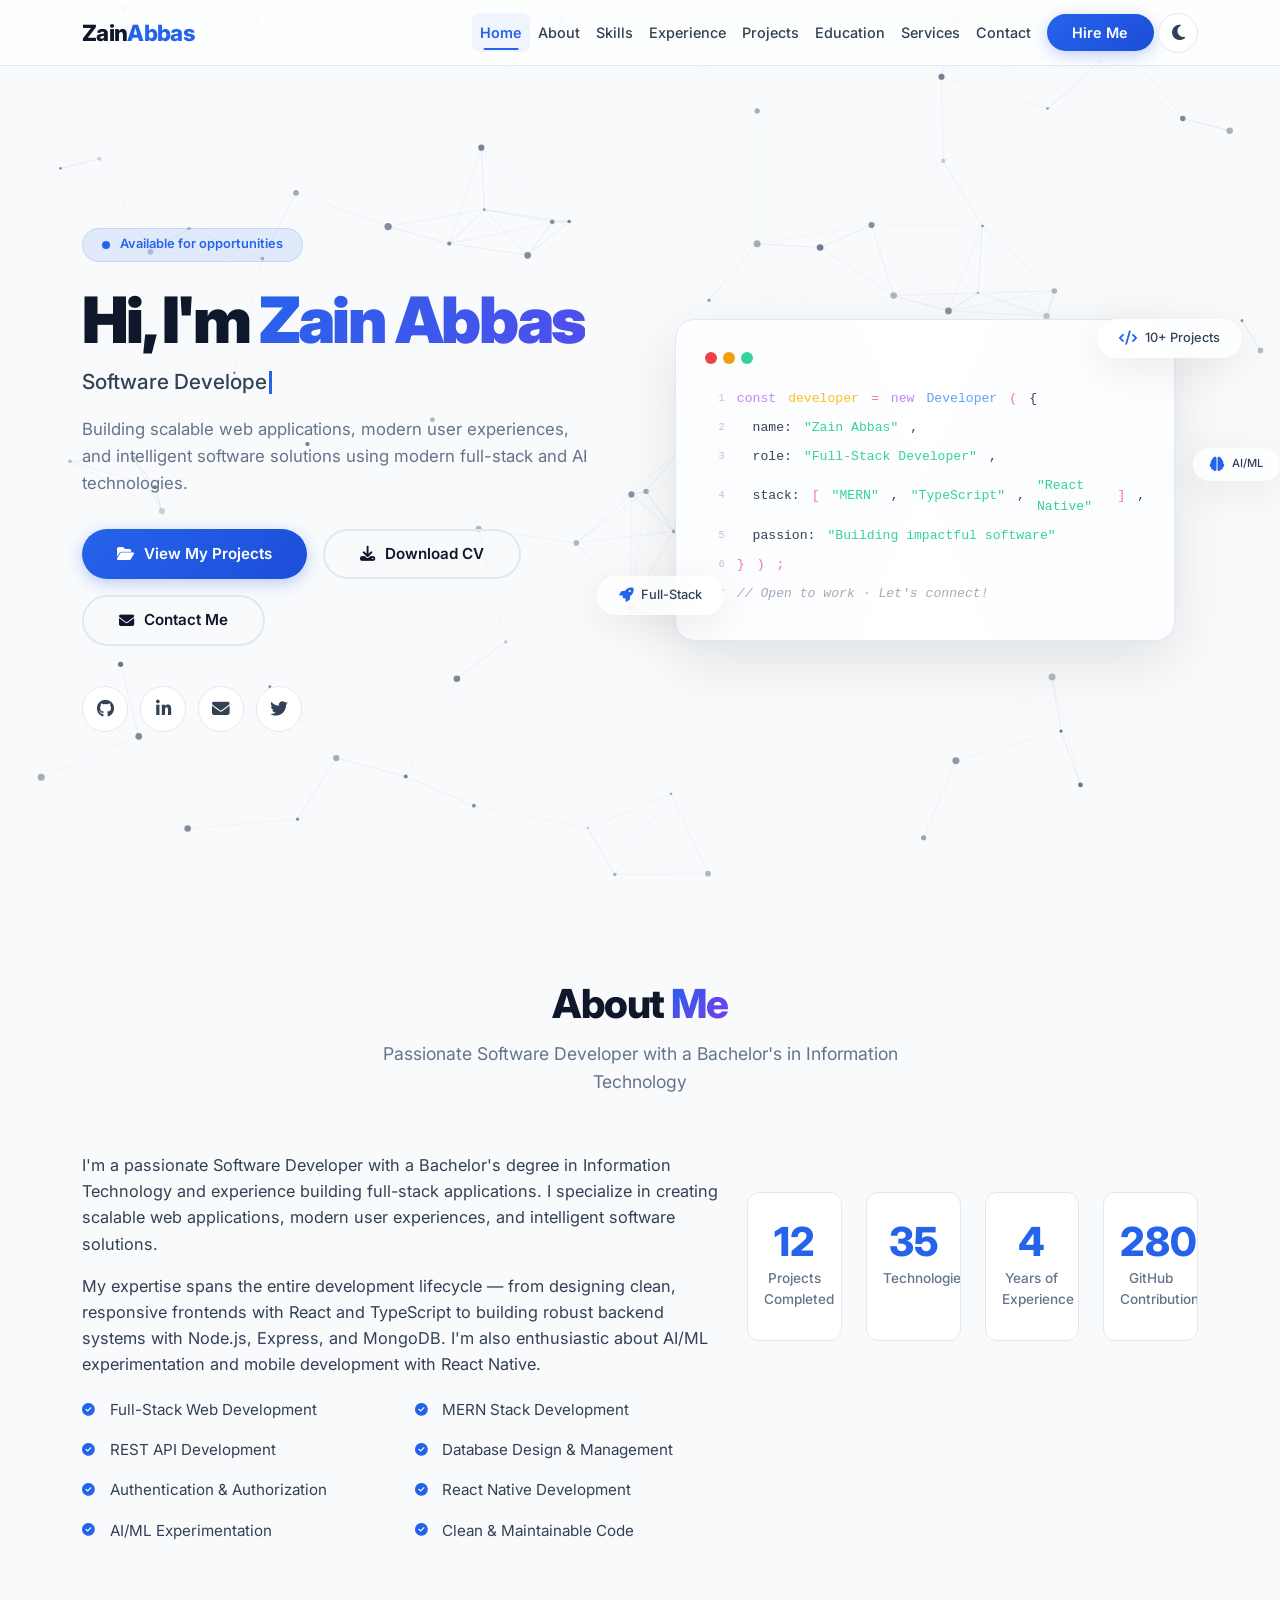
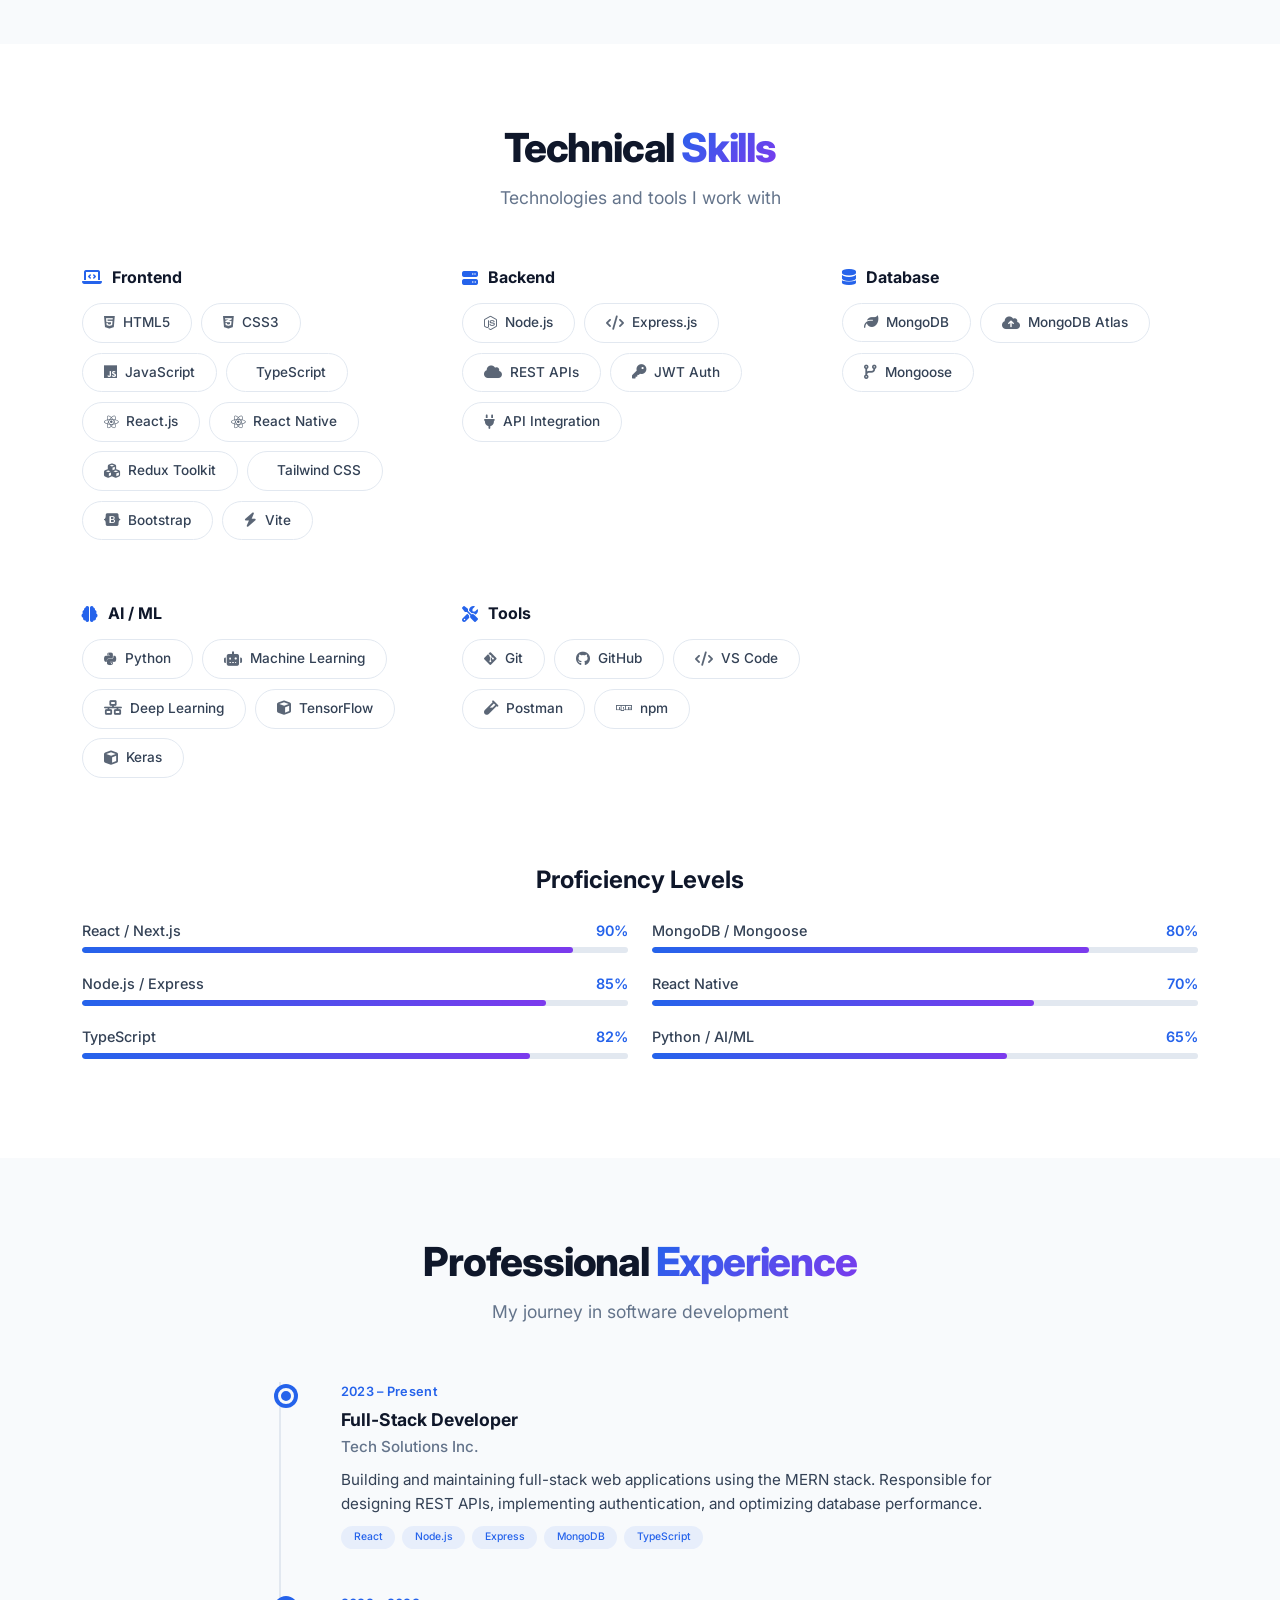
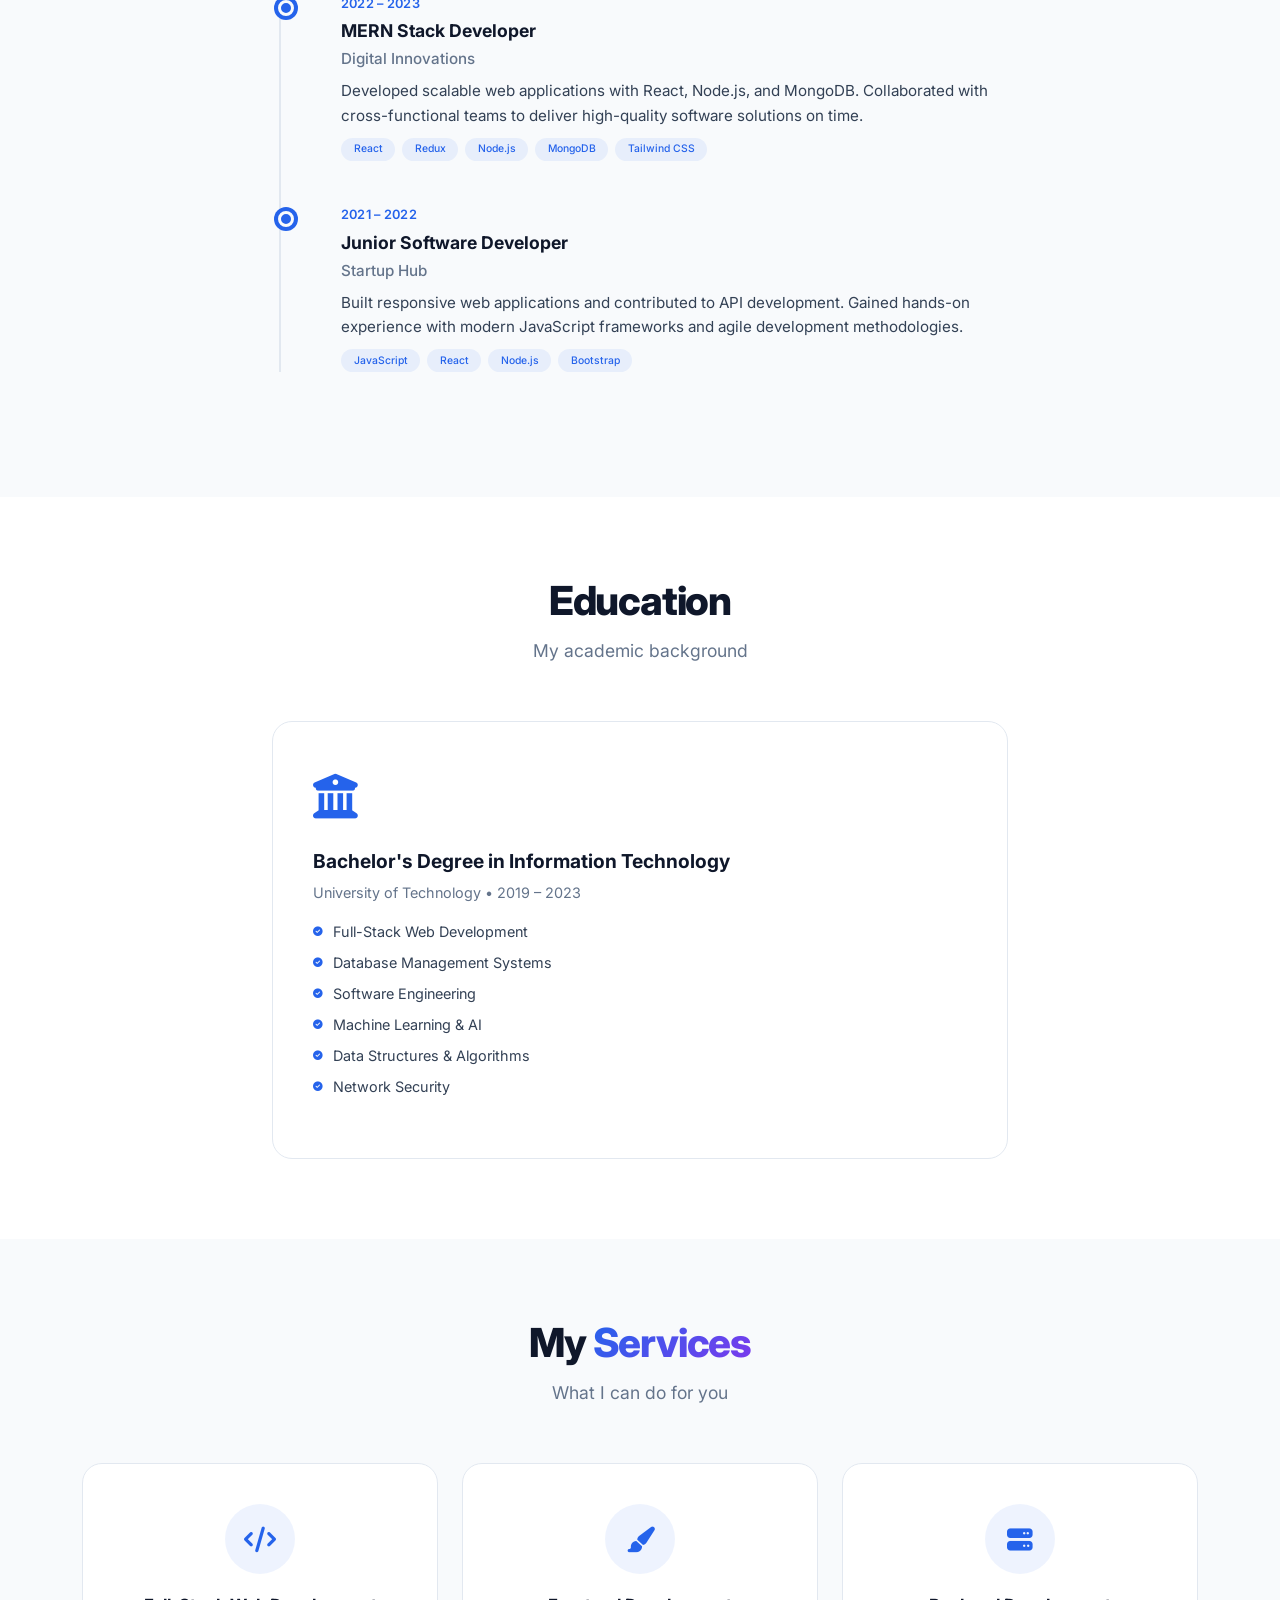
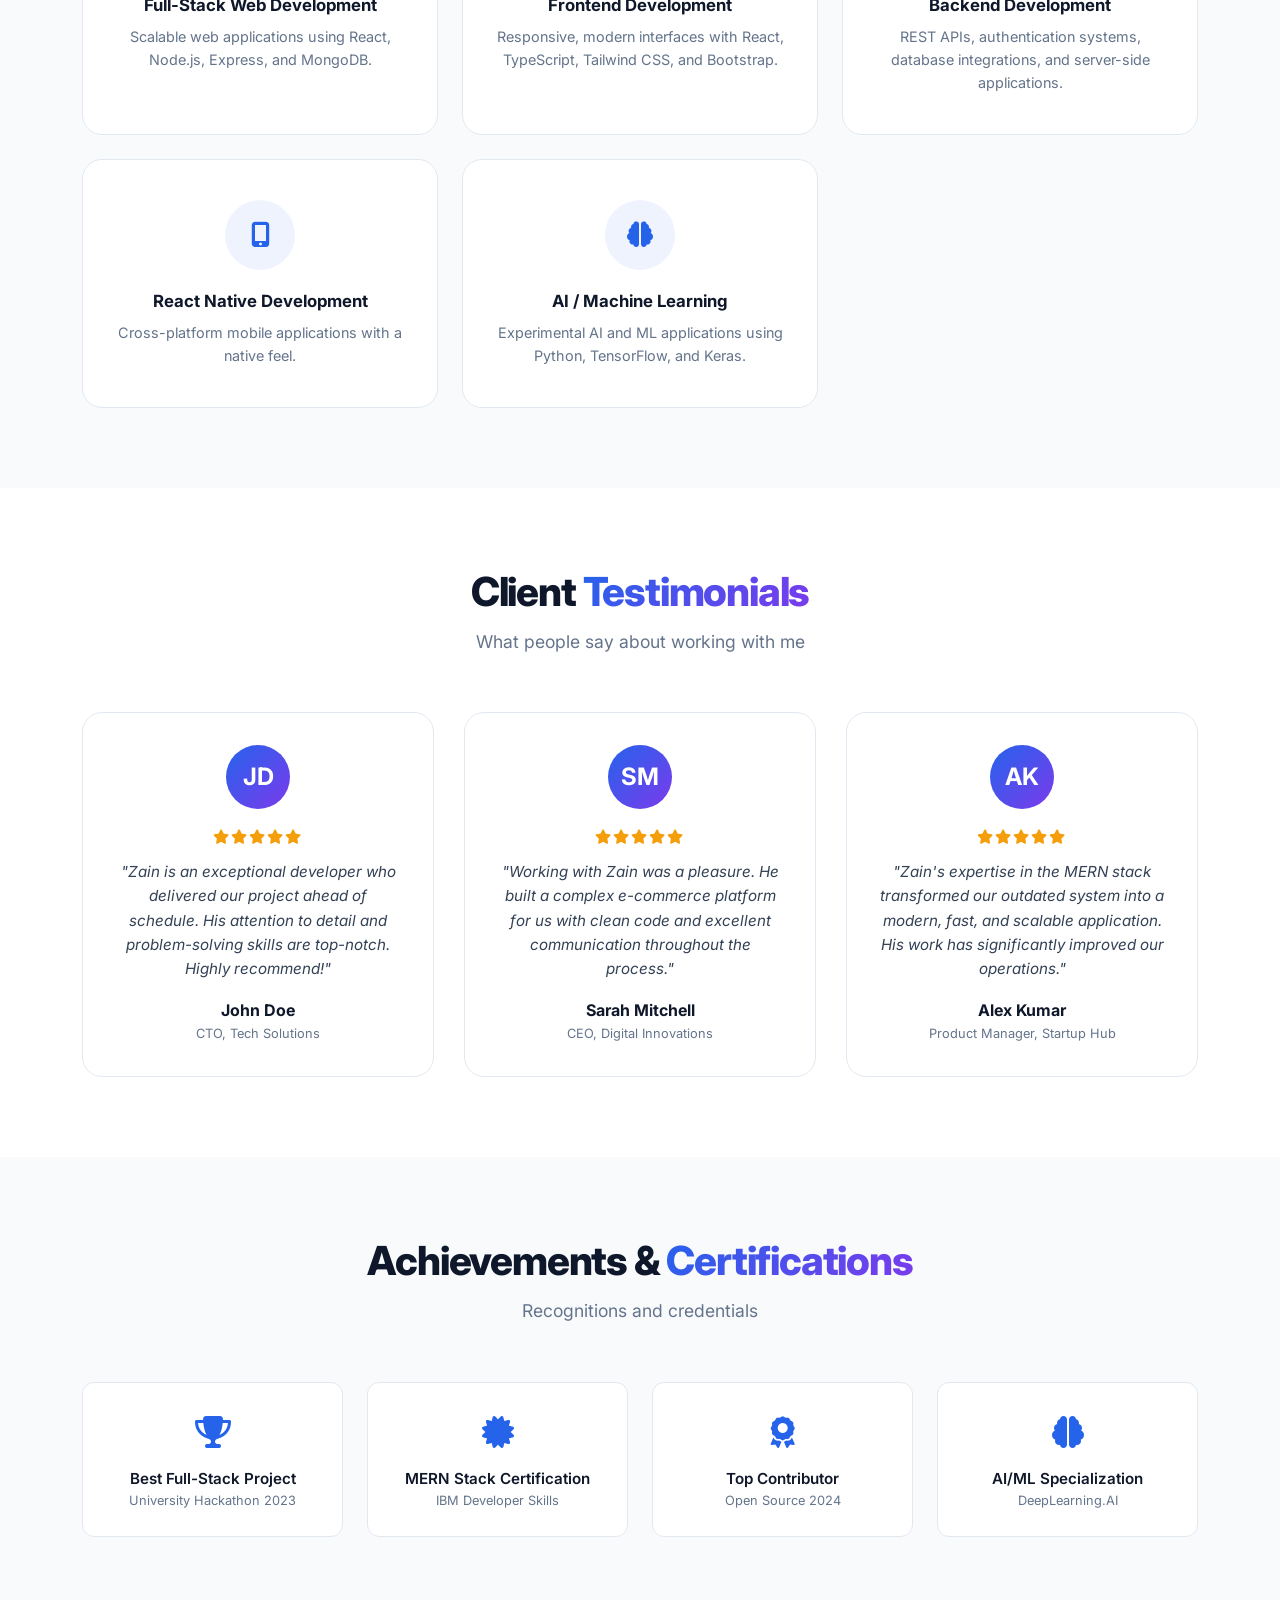
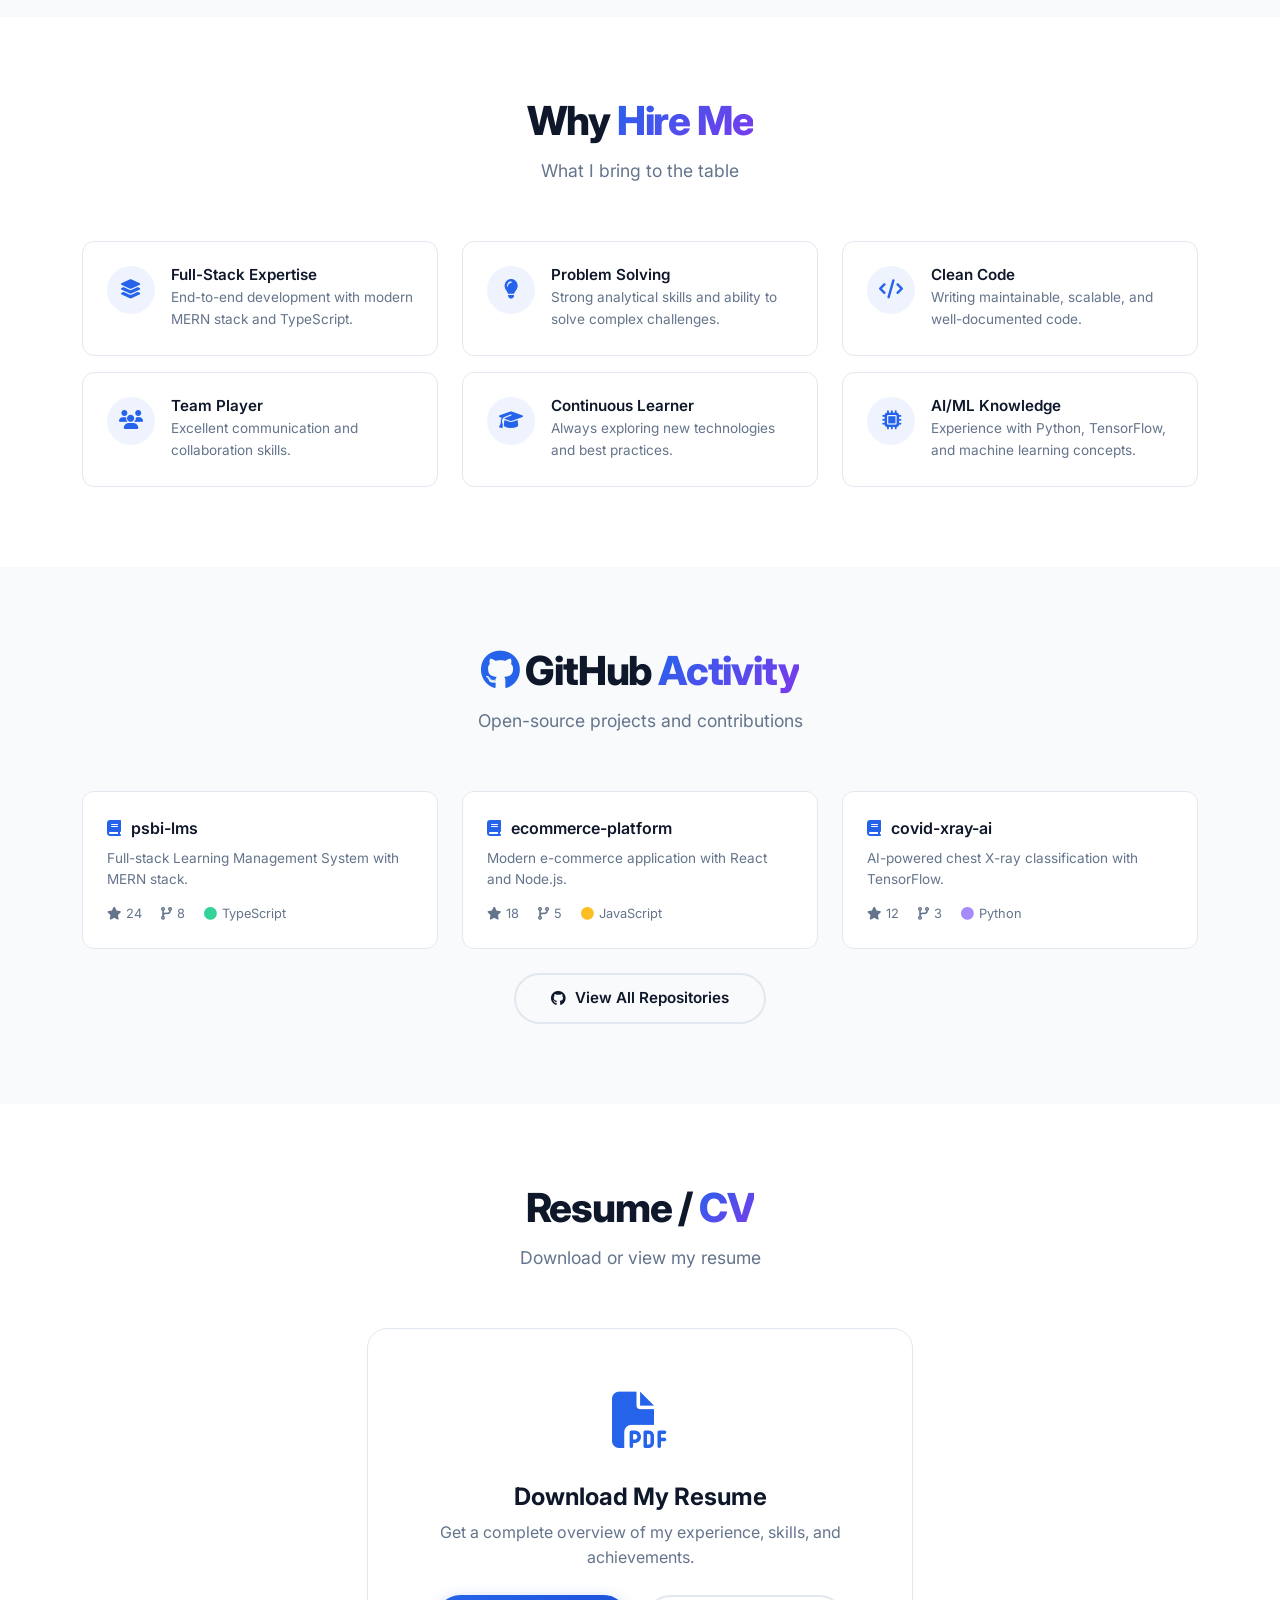
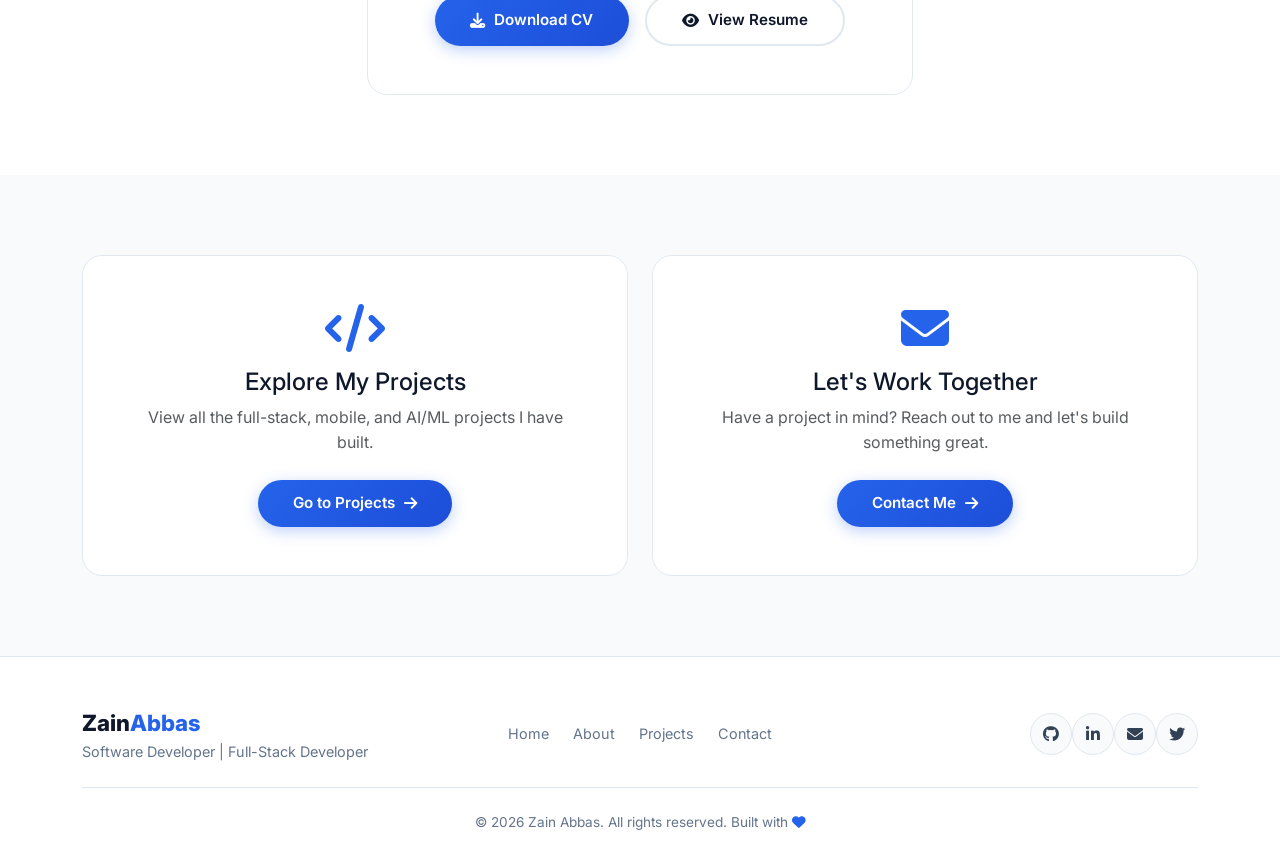
==== index.html @ 2c3b3383 "Initial portfolio website" ====
<!DOCTYPE html>
<html lang="en">
<head>
    <meta charset="UTF-8" />
    <meta name="viewport" content="width=device-width, initial-scale=1.0" />
    <meta name="description" content="Professional portfolio of Zain Abbas, a Software Developer specializing in MERN Stack, React, Node.js, MongoDB, React Native, and AI/ML." />
    <title>Zain Abbas | Software Developer</title>

    <!-- Google Fonts -->
    <link rel="preconnect" href="https://fonts.googleapis.com" />
    <link rel="preconnect" href="https://fonts.gstatic.com" crossorigin />
    <link href="https://fonts.googleapis.com/css2?family=Inter:opsz,wght@14..32,300;14..32,400;14..32,500;14..32,600;14..32,700;14..32,800;14..32,900&display=swap" rel="stylesheet" />

    <!-- Bootstrap 5 -->
    <link href="https://cdn.jsdelivr.net/npm/bootstrap@5.3.2/dist/css/bootstrap.min.css" rel="stylesheet" />

    <!-- Font Awesome 6 -->
    <link rel="stylesheet" href="https://cdnjs.cloudflare.com/ajax/libs/font-awesome/6.5.0/css/all.min.css" />

    <!-- AOS Animation -->
    <link href="https://unpkg.com/aos@2.3.1/dist/aos.css" rel="stylesheet" />

    <!-- Swiper JS for testimonials -->
    <link rel="stylesheet" href="https://cdn.jsdelivr.net/npm/swiper@11/swiper-bundle.min.css" />

    <!-- Global Styles -->
    <link rel="stylesheet" href="style.css" />
</head>
<body>

    <!-- ===== Scroll Progress ===== -->
    <div id="scrollProgress"><div class="progress-bar" id="scrollProgressBar"></div></div>

    <!-- ===== Back to Top ===== -->
    <button id="backToTop" aria-label="Back to top">
        <i class="fas fa-arrow-up"></i>
        <svg class="progress-ring" viewBox="0 0 54 54">
            <circle cx="27" cy="27" r="25" id="backToTopCircle" />
        </svg>
    </button>

    <!-- ===== Particle Canvas ===== -->
    <canvas id="particles-canvas"></canvas>
    <div id="mouseGlow"></div>

    <!-- ===== NAVBAR (Fixed) ===== -->
    <nav class="navbar navbar-expand-lg navbar-custom fixed-top" id="mainNav">
        <div class="container">
            <!-- ✅ FIXED: changed 'home.html' to 'index.html' -->
            <a class="navbar-brand" href="index.html">Zain<span>Abbas</span></a>
            <button class="navbar-toggler" type="button" data-bs-toggle="collapse" data-bs-target="#navMenu">
                <i class="fas fa-bars"></i>
            </button>
            <div class="collapse navbar-collapse" id="navMenu">
                <ul class="navbar-nav ms-auto align-items-lg-center">
                    <li class="nav-item"><a class="nav-link active" href="#hero">Home</a></li>
                    <li class="nav-item"><a class="nav-link" href="#about">About</a></li>
                    <li class="nav-item"><a class="nav-link" href="#skills">Skills</a></li>
                    <li class="nav-item"><a class="nav-link" href="#experience">Experience</a></li>
                    <li class="nav-item"><a class="nav-link" href="projects.html">Projects</a></li>
                    <li class="nav-item"><a class="nav-link" href="#education">Education</a></li>
                    <li class="nav-item"><a class="nav-link" href="#services">Services</a></li>
                    <li class="nav-item"><a class="nav-link" href="contact.html">Contact</a></li>
                    <li class="nav-item ms-lg-2">
                        <a href="contact.html" class="btn btn-hire">Hire Me</a>
                    </li>
                    <li class="nav-item ms-lg-1">
                        <button class="theme-toggle" id="themeToggle"><i class="fas fa-moon" id="themeIcon"></i></button>
                    </li>
                </ul>
            </div>
        </div>
    </nav>

    <!-- ===== HERO ===== -->
    <section class="hero-section" id="hero">
        <div class="container">
            <div class="row align-items-center gy-5">
                <div class="col-lg-6" data-aos="fade-right">
                    <div class="hero-badge"><span class="dot"></span> Available for opportunities</div>
                    <h1>Hi, I'm <span class="highlight">Zain Abbas</span></h1>
                    <div class="hero-title"><span id="typingText"></span><span class="typing-cursor"></span></div>
                    <p class="hero-desc">Building scalable web applications, modern user experiences, and intelligent software solutions using modern full-stack and AI technologies.</p>
                    <div class="hero-cta">
                        <a href="projects.html" class="btn btn-primary-custom"><i class="fas fa-folder-open"></i> View My Projects</a>
                        <a href="images/zain-abbas-cv.pdf" download="Zain_Abbas_CV.pdf" class="btn btn-outline-custom"><i class="fas fa-download"></i> Download CV</a>
                        <a href="contact.html" class="btn btn-outline-custom"><i class="fas fa-envelope"></i> Contact Me</a>
                    </div>
                    <div class="hero-social">
                        <a href="https://github.com" target="_blank"><i class="fab fa-github"></i><span class="tooltip-social">GitHub</span></a>
                        <a href="https://linkedin.com" target="_blank"><i class="fab fa-linkedin-in"></i><span class="tooltip-social">LinkedIn</span></a>
                        <a href="mailto:zainstu78651214@gmail.com"><i class="fas fa-envelope"></i><span class="tooltip-social">Email</span></a>
                        <a href="#" target="_blank"><i class="fab fa-twitter"></i><span class="tooltip-social">Twitter</span></a>
                    </div>
                </div>
                <div class="col-lg-6" data-aos="fade-left" data-aos-delay="200">
                    <div class="hero-visual">
                        <div class="code-block">
                            <div class="code-header"><span class="dot-red"></span><span class="dot-yellow"></span><span class="dot-green"></span></div>
                            <div class="line"><span class="number">1</span><span class="keyword">const</span> <span class="variable">developer</span> <span class="operator">=</span> <span class="keyword">new</span> <span class="function">Developer</span><span class="bracket">(</span>{</div>
                            <div class="line"><span class="number">2</span>&nbsp;&nbsp;name: <span class="string">"Zain Abbas"</span>,</div>
                            <div class="line"><span class="number">3</span>&nbsp;&nbsp;role: <span class="string">"Full-Stack Developer"</span>,</div>
                            <div class="line"><span class="number">4</span>&nbsp;&nbsp;stack: <span class="bracket">[</span><span class="string">"MERN"</span>, <span class="string">"TypeScript"</span>, <span class="string">"React Native"</span><span class="bracket">]</span>,</div>
                            <div class="line"><span class="number">5</span>&nbsp;&nbsp;passion: <span class="string">"Building impactful software"</span></div>
                            <div class="line"><span class="number">6</span><span class="bracket">}</span><span class="bracket">)</span><span class="operator">;</span></div>
                            <div class="line"><span class="number">7</span><span class="comment">// Open to work · Let's connect!</span></div>
                        </div>
                        <div class="floating-badge floating-badge-1"><i class="fas fa-code"></i> 10+ Projects</div>
                        <div class="floating-badge floating-badge-2"><i class="fas fa-rocket"></i> Full-Stack</div>
                        <div class="floating-badge floating-badge-3"><i class="fas fa-brain"></i> AI/ML</div>
                    </div>
                </div>
            </div>
        </div>
    </section>

    <!-- ===== ABOUT ===== -->
    <section class="section-padding about-section" id="about">
        <div class="container">
            <div class="section-header" data-aos="fade-up">
                <h2 class="section-title">About <span class="text-gradient">Me</span></h2>
                <p class="section-subtitle">Passionate Software Developer with a Bachelor's in Information Technology</p>
            </div>
            <div class="row gy-4">
                <div class="col-lg-7" data-aos="fade-right">
                    <div class="about-text">
                        <p>I'm a passionate Software Developer with a Bachelor's degree in Information Technology and experience building full-stack applications. I specialize in creating scalable web applications, modern user experiences, and intelligent software solutions.</p>
                        <p>My expertise spans the entire development lifecycle — from designing clean, responsive frontends with React and TypeScript to building robust backend systems with Node.js, Express, and MongoDB. I'm also enthusiastic about AI/ML experimentation and mobile development with React Native.</p>
                        <ul class="about-list">
                            <li><i class="fas fa-circle-check"></i> Full-Stack Web Development</li>
                            <li><i class="fas fa-circle-check"></i> MERN Stack Development</li>
                            <li><i class="fas fa-circle-check"></i> REST API Development</li>
                            <li><i class="fas fa-circle-check"></i> Database Design &amp; Management</li>
                            <li><i class="fas fa-circle-check"></i> Authentication &amp; Authorization</li>
                            <li><i class="fas fa-circle-check"></i> React Native Development</li>
                            <li><i class="fas fa-circle-check"></i> AI/ML Experimentation</li>
                            <li><i class="fas fa-circle-check"></i> Clean &amp; Maintainable Code</li>
                        </ul>
                    </div>
                </div>
                <div class="col-lg-5" data-aos="fade-left">
                    <div class="stats-grid">
                        <div class="stat-item"><div class="stat-number" data-count="12">0</div><div class="stat-label">Projects Completed</div></div>
                        <div class="stat-item"><div class="stat-number" data-count="35">0</div><div class="stat-label">Technologies</div></div>
                        <div class="stat-item"><div class="stat-number" data-count="4">0</div><div class="stat-label">Years of Experience</div></div>
                        <div class="stat-item"><div class="stat-number" data-count="280">0</div><div class="stat-label">GitHub Contributions</div></div>
                    </div>
                </div>
            </div>
        </div>
    </section>

    <!-- ===== SKILLS ===== -->
    <section class="section-padding skills-section" id="skills" style="background-color: var(--bg-card);">
        <div class="container">
            <div class="section-header" data-aos="fade-up">
                <h2 class="section-title">Technical <span class="text-gradient">Skills</span></h2>
                <p class="section-subtitle">Technologies and tools I work with</p>
            </div>
            <div class="row gy-4 mb-5">
                <div class="col-lg-4 col-md-6" data-aos="fade-up">
                    <div class="skill-category">
                        <h4><i class="fas fa-laptop-code"></i> Frontend</h4>
                        <div class="skill-tags">
                            <span class="skill-tag"><i class="fab fa-html5"></i> HTML5</span>
                            <span class="skill-tag"><i class="fab fa-css3-alt"></i> CSS3</span>
                            <span class="skill-tag"><i class="fab fa-js"></i> JavaScript</span>
                            <span class="skill-tag"><i class="fab fa-typescript"></i> TypeScript</span>
                            <span class="skill-tag"><i class="fab fa-react"></i> React.js</span>
                            <span class="skill-tag"><i class="fab fa-react"></i> React Native</span>
                            <span class="skill-tag"><i class="fas fa-cubes"></i> Redux Toolkit</span>
                            <span class="skill-tag"><i class="fab fa-tailwindcss"></i> Tailwind CSS</span>
                            <span class="skill-tag"><i class="fab fa-bootstrap"></i> Bootstrap</span>
                            <span class="skill-tag"><i class="fas fa-bolt"></i> Vite</span>
                        </div>
                    </div>
                </div>
                <div class="col-lg-4 col-md-6" data-aos="fade-up" data-aos-delay="100">
                    <div class="skill-category">
                        <h4><i class="fas fa-server"></i> Backend</h4>
                        <div class="skill-tags">
                            <span class="skill-tag"><i class="fab fa-node-js"></i> Node.js</span>
                            <span class="skill-tag"><i class="fas fa-code"></i> Express.js</span>
                            <span class="skill-tag"><i class="fas fa-cloud"></i> REST APIs</span>
                            <span class="skill-tag"><i class="fas fa-key"></i> JWT Auth</span>
                            <span class="skill-tag"><i class="fas fa-plug"></i> API Integration</span>
                        </div>
                    </div>
                </div>
                <div class="col-lg-4 col-md-6" data-aos="fade-up" data-aos-delay="200">
                    <div class="skill-category">
                        <h4><i class="fas fa-database"></i> Database</h4>
                        <div class="skill-tags">
                            <span class="skill-tag"><i class="fas fa-leaf"></i> MongoDB</span>
                            <span class="skill-tag"><i class="fas fa-cloud-upload-alt"></i> MongoDB Atlas</span>
                            <span class="skill-tag"><i class="fas fa-code-branch"></i> Mongoose</span>
                        </div>
                    </div>
                </div>
                <div class="col-lg-4 col-md-6" data-aos="fade-up" data-aos-delay="300">
                    <div class="skill-category">
                        <h4><i class="fas fa-brain"></i> AI / ML</h4>
                        <div class="skill-tags">
                            <span class="skill-tag"><i class="fab fa-python"></i> Python</span>
                            <span class="skill-tag"><i class="fas fa-robot"></i> Machine Learning</span>
                            <span class="skill-tag"><i class="fas fa-network-wired"></i> Deep Learning</span>
                            <span class="skill-tag"><i class="fas fa-cube"></i> TensorFlow</span>
                            <span class="skill-tag"><i class="fas fa-cube"></i> Keras</span>
                        </div>
                    </div>
                </div>
                <div class="col-lg-4 col-md-6" data-aos="fade-up" data-aos-delay="400">
                    <div class="skill-category">
                        <h4><i class="fas fa-tools"></i> Tools</h4>
                        <div class="skill-tags">
                            <span class="skill-tag"><i class="fab fa-git-alt"></i> Git</span>
                            <span class="skill-tag"><i class="fab fa-github"></i> GitHub</span>
                            <span class="skill-tag"><i class="fas fa-code"></i> VS Code</span>
                            <span class="skill-tag"><i class="fas fa-vial"></i> Postman</span>
                            <span class="skill-tag"><i class="fab fa-npm"></i> npm</span>
                        </div>
                    </div>
                </div>
            </div>
            <div data-aos="fade-up">
                <h4 class="text-center mb-4" style="font-weight:700;">Proficiency <span class="text-gradient">Levels</span></h4>
                <div class="row">
                    <div class="col-md-6">
                        <div class="skill-progress-item"><div class="skill-label"><span>React / Next.js</span><span>90%</span></div><div class="progress-track"><div class="progress-fill" data-width="90"></div></div></div>
                        <div class="skill-progress-item"><div class="skill-label"><span>Node.js / Express</span><span>85%</span></div><div class="progress-track"><div class="progress-fill" data-width="85"></div></div></div>
                        <div class="skill-progress-item"><div class="skill-label"><span>TypeScript</span><span>82%</span></div><div class="progress-track"><div class="progress-fill" data-width="82"></div></div></div>
                    </div>
                    <div class="col-md-6">
                        <div class="skill-progress-item"><div class="skill-label"><span>MongoDB / Mongoose</span><span>80%</span></div><div class="progress-track"><div class="progress-fill" data-width="80"></div></div></div>
                        <div class="skill-progress-item"><div class="skill-label"><span>React Native</span><span>70%</span></div><div class="progress-track"><div class="progress-fill" data-width="70"></div></div></div>
                        <div class="skill-progress-item"><div class="skill-label"><span>Python / AI/ML</span><span>65%</span></div><div class="progress-track"><div class="progress-fill" data-width="65"></div></div></div>
                    </div>
                </div>
            </div>
        </div>
    </section>

    <!-- ===== EXPERIENCE ===== -->
    <section class="section-padding" id="experience">
        <div class="container">
            <div class="section-header" data-aos="fade-up">
                <h2 class="section-title">Professional <span class="text-gradient">Experience</span></h2>
                <p class="section-subtitle">My journey in software development</p>
            </div>
            <div class="row justify-content-center">
                <div class="col-lg-8" data-aos="fade-up">
                    <div class="timeline">
                        <div class="timeline-item">
                            <div class="timeline-date">2023 – Present</div>
                            <div class="timeline-title">Full-Stack Developer</div>
                            <div class="timeline-company">Tech Solutions Inc.</div>
                            <div class="timeline-desc">Building and maintaining full-stack web applications using the MERN stack. Responsible for designing REST APIs, implementing authentication, and optimizing database performance.</div>
                            <div class="timeline-tech"><span class="tech-tag">React</span><span class="tech-tag">Node.js</span><span class="tech-tag">Express</span><span class="tech-tag">MongoDB</span><span class="tech-tag">TypeScript</span></div>
                        </div>
                        <div class="timeline-item">
                            <div class="timeline-date">2022 – 2023</div>
                            <div class="timeline-title">MERN Stack Developer</div>
                            <div class="timeline-company">Digital Innovations</div>
                            <div class="timeline-desc">Developed scalable web applications with React, Node.js, and MongoDB. Collaborated with cross-functional teams to deliver high-quality software solutions on time.</div>
                            <div class="timeline-tech"><span class="tech-tag">React</span><span class="tech-tag">Redux</span><span class="tech-tag">Node.js</span><span class="tech-tag">MongoDB</span><span class="tech-tag">Tailwind CSS</span></div>
                        </div>
                        <div class="timeline-item">
                            <div class="timeline-date">2021 – 2022</div>
                            <div class="timeline-title">Junior Software Developer</div>
                            <div class="timeline-company">Startup Hub</div>
                            <div class="timeline-desc">Built responsive web applications and contributed to API development. Gained hands-on experience with modern JavaScript frameworks and agile development methodologies.</div>
                            <div class="timeline-tech"><span class="tech-tag">JavaScript</span><span class="tech-tag">React</span><span class="tech-tag">Node.js</span><span class="tech-tag">Bootstrap</span></div>
                        </div>
                    </div>
                </div>
            </div>
        </div>
    </section>

    <!-- ===== EDUCATION ===== -->
    <section class="section-padding" id="education" style="background-color: var(--bg-card);">
        <div class="container">
            <div class="section-header" data-aos="fade-up">
                <h2 class="section-title">Education</h2>
                <p class="section-subtitle">My academic background</p>
            </div>
            <div class="row justify-content-center">
                <div class="col-lg-8" data-aos="fade-up">
                    <div class="edu-card">
                        <div class="edu-icon"><i class="fas fa-university"></i></div>
                        <h5>Bachelor's Degree in Information Technology</h5>
                        <div class="edu-meta">University of Technology • 2019 – 2023</div>
                        <ul class="edu-list">
                            <li><i class="fas fa-circle-check"></i> Full-Stack Web Development</li>
                            <li><i class="fas fa-circle-check"></i> Database Management Systems</li>
                            <li><i class="fas fa-circle-check"></i> Software Engineering</li>
                            <li><i class="fas fa-circle-check"></i> Machine Learning &amp; AI</li>
                            <li><i class="fas fa-circle-check"></i> Data Structures &amp; Algorithms</li>
                            <li><i class="fas fa-circle-check"></i> Network Security</li>
                        </ul>
                    </div>
                </div>
            </div>
        </div>
    </section>

    <!-- ===== SERVICES ===== -->
    <section class="section-padding" id="services">
        <div class="container">
            <div class="section-header" data-aos="fade-up">
                <h2 class="section-title">My <span class="text-gradient">Services</span></h2>
                <p class="section-subtitle">What I can do for you</p>
            </div>
            <div class="row gy-4">
                <div class="col-lg-4 col-md-6" data-aos="fade-up"><div class="service-card"><div class="service-icon"><i class="fas fa-code"></i></div><h5>Full-Stack Web Development</h5><p>Scalable web applications using React, Node.js, Express, and MongoDB.</p></div></div>
                <div class="col-lg-4 col-md-6" data-aos="fade-up" data-aos-delay="100"><div class="service-card"><div class="service-icon"><i class="fas fa-paint-brush"></i></div><h5>Frontend Development</h5><p>Responsive, modern interfaces with React, TypeScript, Tailwind CSS, and Bootstrap.</p></div></div>
                <div class="col-lg-4 col-md-6" data-aos="fade-up" data-aos-delay="200"><div class="service-card"><div class="service-icon"><i class="fas fa-server"></i></div><h5>Backend Development</h5><p>REST APIs, authentication systems, database integrations, and server-side applications.</p></div></div>
                <div class="col-lg-4 col-md-6" data-aos="fade-up" data-aos-delay="300"><div class="service-card"><div class="service-icon"><i class="fas fa-mobile-alt"></i></div><h5>React Native Development</h5><p>Cross-platform mobile applications with a native feel.</p></div></div>
                <div class="col-lg-4 col-md-6" data-aos="fade-up" data-aos-delay="400"><div class="service-card"><div class="service-icon"><i class="fas fa-brain"></i></div><h5>AI / Machine Learning</h5><p>Experimental AI and ML applications using Python, TensorFlow, and Keras.</p></div></div>
            </div>
        </div>
    </section>

    <!-- ===== TESTIMONIALS ===== -->
    <section class="section-padding" id="testimonials" style="background-color: var(--bg-card);">
        <div class="container">
            <div class="section-header" data-aos="fade-up">
                <h2 class="section-title">Client <span class="text-gradient">Testimonials</span></h2>
                <p class="section-subtitle">What people say about working with me</p>
            </div>
            <div class="swiper testimonialSwiper" data-aos="fade-up">
                <div class="swiper-wrapper">
                    <div class="swiper-slide"><div class="testimonial-card"><div class="testimonial-avatar">JD</div><div class="testimonial-stars"><i class="fas fa-star"></i><i class="fas fa-star"></i><i class="fas fa-star"></i><i class="fas fa-star"></i><i class="fas fa-star"></i></div><p class="testimonial-text">"Zain is an exceptional developer who delivered our project ahead of schedule. His attention to detail and problem-solving skills are top-notch. Highly recommend!"</p><div class="testimonial-name">John Doe</div><div class="testimonial-role">CTO, Tech Solutions</div></div></div>
                    <div class="swiper-slide"><div class="testimonial-card"><div class="testimonial-avatar">SM</div><div class="testimonial-stars"><i class="fas fa-star"></i><i class="fas fa-star"></i><i class="fas fa-star"></i><i class="fas fa-star"></i><i class="fas fa-star"></i></div><p class="testimonial-text">"Working with Zain was a pleasure. He built a complex e-commerce platform for us with clean code and excellent communication throughout the process."</p><div class="testimonial-name">Sarah Mitchell</div><div class="testimonial-role">CEO, Digital Innovations</div></div></div>
                    <div class="swiper-slide"><div class="testimonial-card"><div class="testimonial-avatar">AK</div><div class="testimonial-stars"><i class="fas fa-star"></i><i class="fas fa-star"></i><i class="fas fa-star"></i><i class="fas fa-star"></i><i class="fas fa-star"></i></div><p class="testimonial-text">"Zain's expertise in the MERN stack transformed our outdated system into a modern, fast, and scalable application. His work has significantly improved our operations."</p><div class="testimonial-name">Alex Kumar</div><div class="testimonial-role">Product Manager, Startup Hub</div></div></div>
                </div>
                <div class="swiper-pagination"></div>
            </div>
        </div>
    </section>

    <!-- ===== ACHIEVEMENTS ===== -->
    <section class="section-padding" id="achievements">
        <div class="container">
            <div class="section-header" data-aos="fade-up">
                <h2 class="section-title">Achievements &amp; <span class="text-gradient">Certifications</span></h2>
                <p class="section-subtitle">Recognitions and credentials</p>
            </div>
            <div class="row gy-4">
                <div class="col-lg-3 col-md-6" data-aos="fade-up"><div class="achievement-card"><div class="ach-icon"><i class="fas fa-trophy"></i></div><h6>Best Full-Stack Project</h6><p>University Hackathon 2023</p></div></div>
                <div class="col-lg-3 col-md-6" data-aos="fade-up" data-aos-delay="100"><div class="achievement-card"><div class="ach-icon"><i class="fas fa-certificate"></i></div><h6>MERN Stack Certification</h6><p>IBM Developer Skills</p></div></div>
                <div class="col-lg-3 col-md-6" data-aos="fade-up" data-aos-delay="200"><div class="achievement-card"><div class="ach-icon"><i class="fas fa-award"></i></div><h6>Top Contributor</h6><p>Open Source 2024</p></div></div>
                <div class="col-lg-3 col-md-6" data-aos="fade-up" data-aos-delay="300"><div class="achievement-card"><div class="ach-icon"><i class="fas fa-brain"></i></div><h6>AI/ML Specialization</h6><p>DeepLearning.AI</p></div></div>
            </div>
        </div>
    </section>

    <!-- ===== WHY HIRE ME ===== -->
    <section class="section-padding" id="hire" style="background-color: var(--bg-card);">
        <div class="container">
            <div class="section-header" data-aos="fade-up">
                <h2 class="section-title">Why <span class="text-gradient">Hire Me</span></h2>
                <p class="section-subtitle">What I bring to the table</p>
            </div>
            <div class="row gy-3">
                <div class="col-lg-4 col-md-6" data-aos="fade-up"><div class="hire-card"><div class="hire-icon"><i class="fas fa-layer-group"></i></div><div class="hire-content"><h6>Full-Stack Expertise</h6><p>End-to-end development with modern MERN stack and TypeScript.</p></div></div></div>
                <div class="col-lg-4 col-md-6" data-aos="fade-up" data-aos-delay="100"><div class="hire-card"><div class="hire-icon"><i class="fas fa-lightbulb"></i></div><div class="hire-content"><h6>Problem Solving</h6><p>Strong analytical skills and ability to solve complex challenges.</p></div></div></div>
                <div class="col-lg-4 col-md-6" data-aos="fade-up" data-aos-delay="200"><div class="hire-card"><div class="hire-icon"><i class="fas fa-code"></i></div><div class="hire-content"><h6>Clean Code</h6><p>Writing maintainable, scalable, and well-documented code.</p></div></div></div>
                <div class="col-lg-4 col-md-6" data-aos="fade-up" data-aos-delay="300"><div class="hire-card"><div class="hire-icon"><i class="fas fa-users"></i></div><div class="hire-content"><h6>Team Player</h6><p>Excellent communication and collaboration skills.</p></div></div></div>
                <div class="col-lg-4 col-md-6" data-aos="fade-up" data-aos-delay="400"><div class="hire-card"><div class="hire-icon"><i class="fas fa-graduation-cap"></i></div><div class="hire-content"><h6>Continuous Learner</h6><p>Always exploring new technologies and best practices.</p></div></div></div>
                <div class="col-lg-4 col-md-6" data-aos="fade-up" data-aos-delay="500"><div class="hire-card"><div class="hire-icon"><i class="fas fa-microchip"></i></div><div class="hire-content"><h6>AI/ML Knowledge</h6><p>Experience with Python, TensorFlow, and machine learning concepts.</p></div></div></div>
            </div>
        </div>
    </section>

    <!-- ===== GITHUB ACTIVITY ===== -->
    <section class="section-padding github-section" id="github">
        <div class="container">
            <div class="section-header" data-aos="fade-up">
                <h2 class="section-title"><i class="fab fa-github" style="color: var(--primary);"></i> GitHub <span class="text-gradient">Activity</span></h2>
                <p class="section-subtitle">Open-source projects and contributions</p>
            </div>
            <div class="row gy-4">
                <div class="col-md-4" data-aos="fade-up"><div class="repo-card"><div class="repo-name"><i class="fas fa-book"></i> psbi-lms</div><div class="repo-desc">Full-stack Learning Management System with MERN stack.</div><div class="repo-meta"><span><i class="fas fa-star"></i> 24</span><span><i class="fas fa-code-branch"></i> 8</span><span><i class="fas fa-circle" style="color: #34d399;"></i> TypeScript</span></div></div></div>
                <div class="col-md-4" data-aos="fade-up" data-aos-delay="100"><div class="repo-card"><div class="repo-name"><i class="fas fa-book"></i> ecommerce-platform</div><div class="repo-desc">Modern e-commerce application with React and Node.js.</div><div class="repo-meta"><span><i class="fas fa-star"></i> 18</span><span><i class="fas fa-code-branch"></i> 5</span><span><i class="fas fa-circle" style="color: #fbbf24;"></i> JavaScript</span></div></div></div>
                <div class="col-md-4" data-aos="fade-up" data-aos-delay="200"><div class="repo-card"><div class="repo-name"><i class="fas fa-book"></i> covid-xray-ai</div><div class="repo-desc">AI-powered chest X-ray classification with TensorFlow.</div><div class="repo-meta"><span><i class="fas fa-star"></i> 12</span><span><i class="fas fa-code-branch"></i> 3</span><span><i class="fas fa-circle" style="color: #a78bfa;"></i> Python</span></div></div></div>
            </div>
            <div class="text-center mt-4"><a href="https://github.com" target="_blank" class="btn btn-outline-custom"><i class="fab fa-github"></i> View All Repositories</a></div>
        </div>
    </section>

    <!-- ===== RESUME / CV ===== -->
    <section class="section-padding resume-section" id="resume" style="background-color: var(--bg-card);">
        <div class="container">
            <div class="section-header" data-aos="fade-up">
                <h2 class="section-title">Resume / <span class="text-gradient">CV</span></h2>
                <p class="section-subtitle">Download or view my resume</p>
            </div>
            <div class="row justify-content-center">
                <div class="col-lg-6" data-aos="fade-up">
                    <div class="resume-card">
                        <div class="resume-icon"><i class="fas fa-file-pdf"></i></div>
                        <h4>Download My Resume</h4>
                        <p>Get a complete overview of my experience, skills, and achievements.</p>
                        <div class="d-flex flex-wrap justify-content-center gap-3">
                            <a href="asset/zain-abbas-cv updated512 (1).pdf" download="Zain_Abbas_CV.pdf" class="btn btn-primary-custom"><i class="fas fa-download"></i> Download CV</a>
                            <a href="asset/zain-abbas-cv updated512 (1).pdf" target="_blank" class="btn btn-outline-custom"><i class="fas fa-eye"></i> View Resume</a>
                        </div>
                    </div>
                </div>
            </div>
        </div>
    </section>

    <!-- ===== CALL TO ACTION: Projects & Contact ===== -->
    <section class="section-padding" style="background-color: var(--bg-body);">
        <div class="container">
            <div class="row g-4">
                <div class="col-md-6" data-aos="fade-right">
                    <div class="bg-card-custom text-center p-5" style="height:100%;">
                        <i class="fas fa-code" style="font-size:3rem; color:var(--primary); margin-bottom:1rem;"></i>
                        <h4>Explore My Projects</h4>
                        <p class="text-muted">View all the full-stack, mobile, and AI/ML projects I have built.</p>
                        <a href="projects.html" class="btn btn-primary-custom mt-2">Go to Projects <i class="fas fa-arrow-right"></i></a>
                    </div>
                </div>
                <div class="col-md-6" data-aos="fade-left">
                    <div class="bg-card-custom text-center p-5" style="height:100%;">
                        <i class="fas fa-envelope" style="font-size:3rem; color:var(--primary); margin-bottom:1rem;"></i>
                        <h4>Let's Work Together</h4>
                        <p class="text-muted">Have a project in mind? Reach out to me and let's build something great.</p>
                        <a href="contact.html" class="btn btn-primary-custom mt-2">Contact Me <i class="fas fa-arrow-right"></i></a>
                    </div>
                </div>
            </div>
        </div>
    </section>

    <!-- ===== FOOTER ===== -->
    <footer class="footer-section">
        <div class="container">
            <div class="row align-items-center gy-3">
                <div class="col-md-4 text-md-start text-center"><div class="footer-brand">Zain<span>Abbas</span></div><div class="footer-tagline">Software Developer | Full-Stack Developer</div></div>
                <div class="col-md-4 text-center"><div class="footer-links"><a href="index.html">Home</a><a href="index.html#about">About</a><a href="projects.html">Projects</a><a href="contact.html">Contact</a></div></div>
                <div class="col-md-4 text-md-end text-center"><div class="footer-social"><a href="https://github.com" target="_blank"><i class="fab fa-github"></i></a><a href="https://linkedin.com" target="_blank"><i class="fab fa-linkedin-in"></i></a><a href="mailto:zainstu78651214@gmail.com"><i class="fas fa-envelope"></i></a><a href="#"><i class="fab fa-twitter"></i></a></div></div>
            </div>
            <div class="footer-copy text-center">&copy; 2026 Zain Abbas. All rights reserved. Built with <i class="fas fa-heart" style="color: var(--primary);"></i></div>
        </div>
    </footer>

    <!-- ===== SCRIPTS ===== -->
    <script src="https://cdn.jsdelivr.net/npm/bootstrap@5.3.2/dist/js/bootstrap.bundle.min.js"></script>
    <script src="https://unpkg.com/aos@2.3.1/dist/aos.js"></script>
    <script src="https://cdn.jsdelivr.net/npm/swiper@11/swiper-bundle.min.js"></script>
    <script src="script.js"></script>
</body>
</html>
---- style.css ----
/* ============================================================
   CSS Variables / Theme
   ============================================================ */
:root {
    --primary: #2563eb;
    --primary-dark: #1d4ed8;
    --primary-light: #3b82f6;
    --primary-glow: rgba(37, 99, 235, 0.3);
    --bg-body: #f8fafc;
    --bg-card: #ffffff;
    --bg-card-hover: #f1f5f9;
    --text-primary: #0f172a;
    --text-secondary: #334155;
    --text-muted: #64748b;
    --border-color: #e2e8f0;
    --shadow-sm: 0 1px 3px rgba(0, 0, 0, 0.06);
    --shadow-md: 0 4px 20px rgba(0, 0, 0, 0.07);
    --shadow-lg: 0 10px 40px rgba(0, 0, 0, 0.08);
    --shadow-xl: 0 20px 60px rgba(0, 0, 0, 0.1);
    --radius: 12px;
    --radius-xl: 20px;
    --transition: 0.3s cubic-bezier(0.4, 0, 0.2, 1);
    --transition-slow: 0.6s cubic-bezier(0.4, 0, 0.2, 1);
    --font-family: 'Inter', -apple-system, BlinkMacSystemFont, 'Segoe UI', Roboto, sans-serif;
    --glass-bg: rgba(255, 255, 255, 0.7);
    --glass-border: rgba(255, 255, 255, 0.2);
}

/* Dark Theme */
[data-theme="dark"] {
    --bg-body: #0f172a;
    --bg-card: #1e293b;
    --bg-card-hover: #2d3a4f;
    --text-primary: #f1f5f9;
    --text-secondary: #cbd5e1;
    --text-muted: #94a3b8;
    --border-color: #334155;
    --shadow-sm: 0 1px 3px rgba(0, 0, 0, 0.3);
    --shadow-md: 0 4px 20px rgba(0, 0, 0, 0.4);
    --shadow-lg: 0 10px 40px rgba(0, 0, 0, 0.5);
    --shadow-xl: 0 20px 60px rgba(0, 0, 0, 0.6);
    --glass-bg: rgba(30, 41, 59, 0.7);
    --glass-border: rgba(255, 255, 255, 0.05);
    --primary-glow: rgba(37, 99, 235, 0.5);
}

/* ============================================================
   Reset & Base
   ============================================================ */
* {
    margin: 0;
    padding: 0;
    box-sizing: border-box;
}

html {
    scroll-behavior: smooth;
    scroll-padding-top: 80px;
}

body {
    font-family: var(--font-family);
    background-color: var(--bg-body);
    color: var(--text-primary);
    transition: background-color 0.4s ease, color 0.4s ease;
    line-height: 1.6;
    overflow-x: hidden;
}

a {
    text-decoration: none;
    color: inherit;
}
img {
    max-width: 100%;
    height: auto;
}

::selection {
    background: var(--primary);
    color: #fff;
}

/* ============================================================
   Scroll Progress Bar
   ============================================================ */
#scrollProgress {
    position: fixed;
    top: 0;
    left: 0;
    width: 100%;
    height: 3px;
    background: transparent;
    z-index: 9999;
    pointer-events: none;
}
#scrollProgress .progress-bar {
    height: 100%;
    width: 0%;
    background: linear-gradient(90deg, var(--primary), #7c3aed, var(--primary));
    background-size: 200% 100%;
    animation: shimmer 2s linear infinite;
    transition: width 0.1s ease-out;
    border-radius: 0 2px 2px 0;
}
@keyframes shimmer {
    0% {
        background-position: 200% 0;
    }
    100% {
        background-position: -200% 0;
    }
}

/* ============================================================
   Back to Top
   ============================================================ */
#backToTop {
    position: fixed;
    bottom: 30px;
    right: 30px;
    width: 50px;
    height: 50px;
    border-radius: 50%;
    background: var(--bg-card);
    border: 2px solid var(--border-color);
    color: var(--text-primary);
    font-size: 1.2rem;
    cursor: pointer;
    z-index: 999;
    opacity: 0;
    visibility: hidden;
    transform: translateY(20px) scale(0.8);
    transition: var(--transition);
    display: flex;
    align-items: center;
    justify-content: center;
    box-shadow: var(--shadow-md);
}
#backToTop.visible {
    opacity: 1;
    visibility: visible;
    transform: translateY(0) scale(1);
}
#backToTop:hover {
    background: var(--primary);
    color: #fff;
    border-color: var(--primary);
    transform: translateY(-3px);
    box-shadow: 0 8px 30px var(--primary-glow);
}
#backToTop .progress-ring {
    position: absolute;
    top: -2px;
    left: -2px;
    width: 54px;
    height: 54px;
    transform: rotate(-90deg);
}
#backToTop .progress-ring circle {
    fill: none;
    stroke: var(--primary);
    stroke-width: 3;
    stroke-linecap: round;
    stroke-dasharray: 157.08;
    stroke-dashoffset: 157.08;
    transition: stroke-dashoffset 0.1s ease-out;
}

/* ============================================================
   Particle Background
   ============================================================ */
#particles-canvas {
    position: fixed;
    top: 0;
    left: 0;
    width: 100%;
    height: 100%;
    z-index: 0;
    pointer-events: none;
}

/* ============================================================
   Mouse Glow
   ============================================================ */
#mouseGlow {
    position: fixed;
    width: 300px;
    height: 300px;
    border-radius: 50%;
    pointer-events: none;
    z-index: 0;
    background: radial-gradient(circle, var(--primary-glow) 0%, transparent 70%);
    opacity: 0;
    transform: translate(-50%, -50%);
    transition: opacity 0.6s ease;
    will-change: transform;
}
#mouseGlow.active {
    opacity: 0.6;
}

/* ============================================================
   Section Styles
   ============================================================ */
.section-padding {
    padding: 80px 0;
    position: relative;
    z-index: 1;
}

.section-title {
    font-size: 2.5rem;
    font-weight: 800;
    margin-bottom: 0.5rem;
    letter-spacing: -0.03em;
}
.section-title .text-gradient {
    background: linear-gradient(135deg, var(--primary), #7c3aed, var(--primary-light));
    -webkit-background-clip: text;
    -webkit-text-fill-color: transparent;
    background-clip: text;
    background-size: 200% 200%;
    animation: gradientShift 4s ease-in-out infinite;
}
@keyframes gradientShift {
    0%,
    100% {
        background-position: 0% 50%;
    }
    50% {
        background-position: 100% 50%;
    }
}

.section-subtitle {
    color: var(--text-muted);
    font-size: 1.1rem;
    max-width: 600px;
    margin: 0 auto 3rem auto;
}
.section-header {
    text-align: center;
    margin-bottom: 3.5rem;
}
.section-header .section-title {
    margin-bottom: 0.75rem;
}
.section-header .section-subtitle {
    margin-bottom: 0;
}

/* ============================================================
   Glassmorphism
   ============================================================ */
.glass {
    background: var(--glass-bg);
    backdrop-filter: blur(12px);
    -webkit-backdrop-filter: blur(12px);
    border: 1px solid var(--glass-border);
    border-radius: var(--radius-xl);
}

/* ============================================================
   Buttons
   ============================================================ */
.btn-primary-custom {
    background: linear-gradient(135deg, var(--primary), var(--primary-dark));
    color: #fff;
    border: none;
    padding: 0.75rem 2.2rem;
    border-radius: 50px;
    font-weight: 600;
    font-size: 0.95rem;
    transition: var(--transition);
    display: inline-flex;
    align-items: center;
    gap: 0.6rem;
    box-shadow: 0 4px 15px var(--primary-glow);
    position: relative;
    overflow: hidden;
}
.btn-primary-custom::after {
    content: '';
    position: absolute;
    inset: 0;
    background: linear-gradient(135deg, var(--primary-dark), #7c3aed);
    opacity: 0;
    transition: var(--transition);
    border-radius: 50px;
}
.btn-primary-custom:hover::after {
    opacity: 1;
}
.btn-primary-custom:hover {
    color: #fff;
    transform: translateY(-3px);
    box-shadow: 0 8px 30px var(--primary-glow);
}
.btn-primary-custom>* {
    position: relative;
    z-index: 1;
}

.btn-outline-custom {
    background: transparent;
    color: var(--text-primary);
    border: 2px solid var(--border-color);
    padding: 0.75rem 2.2rem;
    border-radius: 50px;
    font-weight: 600;
    font-size: 0.95rem;
    transition: var(--transition);
    display: inline-flex;
    align-items: center;
    gap: 0.6rem;
    position: relative;
}
.btn-outline-custom:hover {
    border-color: var(--primary);
    color: var(--primary);
    transform: translateY(-3px);
    box-shadow: 0 8px 25px rgba(37, 99, 235, 0.1);
}

.btn-hire {
    background: linear-gradient(135deg, var(--primary), var(--primary-dark));
    color: #fff;
    border: none;
    padding: 0.5rem 1.6rem;
    border-radius: 50px;
    font-weight: 600;
    font-size: 0.9rem;
    transition: var(--transition);
    box-shadow: 0 4px 15px var(--primary-glow);
}
.btn-hire:hover {
    color: #fff;
    transform: translateY(-2px);
    box-shadow: 0 8px 25px var(--primary-glow);
}

/* ============================================================
   Navbar
   ============================================================ */
.navbar-custom {
    background-color: var(--glass-bg);
    backdrop-filter: blur(16px);
    -webkit-backdrop-filter: blur(16px);
    border-bottom: 1px solid var(--border-color);
    padding: 0.6rem 0;
    transition: background-color 0.4s ease, border-color 0.4s ease, box-shadow 0.4s ease;
    z-index: 1050;
}
.navbar-custom.scrolled {
    box-shadow: var(--shadow-md);
}
.navbar-custom .navbar-brand {
    font-weight: 800;
    font-size: 1.4rem;
    letter-spacing: -0.03em;
    color: var(--text-primary);
}
.navbar-custom .navbar-brand span {
    color: var(--primary);
}
.navbar-custom .nav-link {
    color: var(--text-secondary);
    font-weight: 500;
    font-size: 0.9rem;
    padding: 0.5rem 1rem;
    transition: var(--transition);
    border-radius: 8px;
    position: relative;
}
.navbar-custom .nav-link::after {
    content: '';
    position: absolute;
    bottom: 2px;
    left: 50%;
    width: 0;
    height: 2px;
    background: var(--primary);
    transition: var(--transition);
    transform: translateX(-50%);
    border-radius: 2px;
}
.navbar-custom .nav-link:hover::after,
.navbar-custom .nav-link.active::after {
    width: 60%;
}
.navbar-custom .nav-link:hover,
.navbar-custom .nav-link.active {
    color: var(--primary);
    background: rgba(37, 99, 235, 0.06);
}
.navbar-custom .nav-link.active {
    font-weight: 600;
}
.navbar-custom .navbar-toggler {
    border: none;
    padding: 0.5rem;
    color: var(--text-primary);
}
.navbar-custom .navbar-toggler:focus {
    box-shadow: none;
}

/* Theme Toggle */
.theme-toggle {
    background: var(--bg-card);
    border: 1px solid var(--border-color);
    color: var(--text-secondary);
    font-size: 1.1rem;
    padding: 0.4rem 0.7rem;
    border-radius: 50%;
    transition: var(--transition);
    cursor: pointer;
    display: inline-flex;
    align-items: center;
    justify-content: center;
    width: 40px;
    height: 40px;
}
.theme-toggle:hover {
    background: var(--primary);
    color: #fff;
    border-color: var(--primary);
    transform: rotate(30deg);
}

/* ============================================================
   Hero
   ============================================================ */
.hero-section {
    padding: 140px 0 80px 0;
    min-height: 100vh;
    display: flex;
    align-items: center;
    position: relative;
    z-index: 1;
}
.hero-section .hero-badge {
    display: inline-flex;
    align-items: center;
    gap: 0.6rem;
    background: rgba(37, 99, 235, 0.1);
    color: var(--primary);
    padding: 0.35rem 1.2rem;
    border-radius: 50px;
    font-size: 0.8rem;
    font-weight: 600;
    margin-bottom: 1.5rem;
    border: 1px solid rgba(37, 99, 235, 0.15);
    animation: pulseBadge 3s ease-in-out infinite;
}
@keyframes pulseBadge {
    0%,
    100% {
        box-shadow: 0 0 0 0 rgba(37, 99, 235, 0.2);
    }
    50% {
        box-shadow: 0 0 0 8px rgba(37, 99, 235, 0);
    }
}
.hero-section .hero-badge .dot {
    width: 8px;
    height: 8px;
    background: var(--primary);
    border-radius: 50%;
    display: inline-block;
    animation: pulse-dot 1.8s ease-in-out infinite;
}
@keyframes pulse-dot {
    0%,
    100% {
        opacity: 1;
        transform: scale(1);
    }
    50% {
        opacity: 0.4;
        transform: scale(0.7);
    }
}

.hero-section h1 {
    font-size: 4rem;
    font-weight: 900;
    letter-spacing: -0.04em;
    line-height: 1.05;
    margin-bottom: 0.75rem;
}
.hero-section h1 .highlight {
    background: linear-gradient(135deg, var(--primary), #7c3aed);
    -webkit-background-clip: text;
    -webkit-text-fill-color: transparent;
    background-clip: text;
    background-size: 200% 200%;
    animation: gradientShift 4s ease-in-out infinite;
}

.hero-section .hero-title {
    font-size: 1.3rem;
    color: var(--text-secondary);
    font-weight: 500;
    margin-bottom: 1rem;
    min-height: 2.2rem;
}
.hero-section .hero-title .typing-cursor {
    display: inline-block;
    width: 3px;
    height: 1.1em;
    background: var(--primary);
    margin-left: 2px;
    vertical-align: text-bottom;
    animation: blink 0.8s step-end infinite;
}
@keyframes blink {
    0%,
    100% {
        opacity: 1;
    }
    50% {
        opacity: 0;
    }
}

.hero-section .hero-desc {
    color: var(--text-muted);
    font-size: 1.05rem;
    max-width: 520px;
    margin-bottom: 2rem;
}

.hero-section .hero-cta {
    display: flex;
    flex-wrap: wrap;
    gap: 1rem;
    margin-bottom: 2.5rem;
}
.hero-section .hero-social {
    display: flex;
    gap: 0.75rem;
}
.hero-section .hero-social a {
    display: inline-flex;
    align-items: center;
    justify-content: center;
    width: 46px;
    height: 46px;
    border-radius: 50%;
    background: var(--bg-card);
    color: var(--text-secondary);
    border: 1px solid var(--border-color);
    transition: var(--transition);
    font-size: 1.1rem;
    position: relative;
}
.hero-section .hero-social a .tooltip-social {
    position: absolute;
    bottom: -30px;
    left: 50%;
    transform: translateX(-50%);
    font-size: 0.65rem;
    background: var(--bg-card);
    color: var(--text-primary);
    padding: 0.2rem 0.6rem;
    border-radius: 4px;
    border: 1px solid var(--border-color);
    opacity: 0;
    visibility: hidden;
    transition: var(--transition);
    white-space: nowrap;
    font-weight: 500;
}
.hero-section .hero-social a:hover .tooltip-social {
    opacity: 1;
    visibility: visible;
    bottom: -28px;
}
.hero-section .hero-social a:hover {
    background: var(--primary);
    color: #fff;
    border-color: var(--primary);
    transform: translateY(-4px) scale(1.05);
    box-shadow: 0 8px 25px var(--primary-glow);
}

/* Hero Visual */
.hero-visual {
    position: relative;
    display: flex;
    align-items: center;
    justify-content: center;
}
.hero-visual .code-block {
    background: var(--bg-card);
    border: 1px solid var(--border-color);
    border-radius: var(--radius-xl);
    padding: 2rem 1.8rem;
    box-shadow: var(--shadow-xl);
    width: 100%;
    max-width: 500px;
    transition: background-color 0.4s ease, border-color 0.4s ease;
    position: relative;
    overflow: hidden;
}
.hero-visual .code-block::before {
    content: '';
    position: absolute;
    top: -50%;
    left: -50%;
    width: 200%;
    height: 200%;
    background: conic-gradient(from 0deg, transparent, var(--primary-glow), transparent, var(--primary-glow), transparent);
    opacity: 0.05;
    animation: rotateBg 10s linear infinite;
    pointer-events: none;
}
@keyframes rotateBg {
    0% {
        transform: rotate(0deg);
    }
    100% {
        transform: rotate(360deg);
    }
}
.hero-visual .code-block .code-header {
    display: flex;
    gap: 6px;
    margin-bottom: 1.2rem;
    position: relative;
    z-index: 1;
}
.hero-visual .code-block .code-header span {
    display: block;
    width: 12px;
    height: 12px;
    border-radius: 50%;
}
.hero-visual .code-block .code-header .dot-red {
    background: #ef4444;
}
.hero-visual .code-block .code-header .dot-yellow {
    background: #f59e0b;
}
.hero-visual .code-block .code-header .dot-green {
    background: #34d399;
}

.hero-visual .code-block .line {
    display: flex;
    align-items: center;
    gap: 0.75rem;
    padding: 0.25rem 0;
    font-family: 'JetBrains Mono', 'Fira Code', monospace;
    font-size: 0.82rem;
    color: var(--text-secondary);
    position: relative;
    z-index: 1;
    opacity: 0;
    transform: translateY(8px);
    animation: codeReveal 0.5s ease forwards;
}
.hero-visual .code-block .line:nth-child(1) {
    animation-delay: 0.1s;
}
.hero-visual .code-block .line:nth-child(2) {
    animation-delay: 0.25s;
}
.hero-visual .code-block .line:nth-child(3) {
    animation-delay: 0.4s;
}
.hero-visual .code-block .line:nth-child(4) {
    animation-delay: 0.55s;
}
.hero-visual .code-block .line:nth-child(5) {
    animation-delay: 0.7s;
}
.hero-visual .code-block .line:nth-child(6) {
    animation-delay: 0.85s;
}
.hero-visual .code-block .line:nth-child(7) {
    animation-delay: 1.0s;
}
@keyframes codeReveal {
    to {
        opacity: 1;
        transform: translateY(0);
    }
}

.hero-visual .code-block .line .number {
    color: var(--text-muted);
    font-size: 0.65rem;
    min-width: 20px;
    text-align: right;
    user-select: none;
    opacity: 0.4;
}
.hero-visual .code-block .line .keyword {
    color: #c084fc;
}
.hero-visual .code-block .line .string {
    color: #34d399;
}
.hero-visual .code-block .line .function {
    color: #60a5fa;
}
.hero-visual .code-block .line .comment {
    color: var(--text-muted);
    font-style: italic;
    opacity: 0.6;
}
.hero-visual .code-block .line .variable {
    color: #fbbf24;
}
.hero-visual .code-block .line .operator {
    color: #f472b6;
}
.hero-visual .code-block .line .bracket {
    color: #f472b6;
}

/* Floating badges */
.hero-visual .floating-badge {
    position: absolute;
    background: var(--glass-bg);
    backdrop-filter: blur(12px);
    border: 1px solid var(--glass-border);
    border-radius: 50px;
    padding: 0.5rem 1.3rem;
    box-shadow: var(--shadow-lg);
    font-size: 0.8rem;
    font-weight: 500;
    display: flex;
    align-items: center;
    gap: 0.5rem;
    color: var(--text-secondary);
    animation: float 5s ease-in-out infinite;
    transition: background-color 0.4s ease, border-color 0.4s ease;
    z-index: 2;
}
.hero-visual .floating-badge i {
    color: var(--primary);
    font-size: 0.9rem;
}
.hero-visual .floating-badge-1 {
    top: 0%;
    right: -8%;
    animation-delay: 0s;
}
.hero-visual .floating-badge-2 {
    bottom: 8%;
    left: -10%;
    animation-delay: 2.5s;
}
.hero-visual .floating-badge-3 {
    top: 40%;
    right: -15%;
    animation-delay: 1.5s;
    font-size: 0.7rem;
    padding: 0.4rem 1rem;
}

@keyframes float {
    0%,
    100% {
        transform: translateY(0);
    }
    50% {
        transform: translateY(-14px);
    }
}

/* ============================================================
   About
   ============================================================ */
.about-section .about-text p {
    color: var(--text-secondary);
    margin-bottom: 1rem;
    font-size: 1.02rem;
}
.about-section .about-list {
    list-style: none;
    padding: 0;
    display: grid;
    grid-template-columns: 1fr 1fr;
    gap: 0.4rem 1.5rem;
}
.about-section .about-list li {
    display: flex;
    align-items: center;
    gap: 0.6rem;
    color: var(--text-secondary);
    font-size: 0.95rem;
    padding: 0.3rem 0;
    transition: var(--transition);
}
.about-section .about-list li:hover {
    color: var(--primary);
    transform: translateX(4px);
}
.about-section .about-list li i {
    color: var(--primary);
    font-size: 0.8rem;
    width: 18px;
}

/* Stats */
.stats-grid {
    display: grid;
    grid-template-columns: repeat(4, 1fr);
    gap: 1.5rem;
    margin-top: 2.5rem;
}
.stats-grid .stat-item {
    background: var(--bg-card);
    border: 1px solid var(--border-color);
    border-radius: var(--radius);
    padding: 1.8rem 1rem;
    text-align: center;
    transition: var(--transition);
    position: relative;
    overflow: hidden;
}
.stats-grid .stat-item::before {
    content: '';
    position: absolute;
    top: 0;
    left: 0;
    width: 100%;
    height: 3px;
    background: linear-gradient(90deg, var(--primary), #7c3aed);
    transform: scaleX(0);
    transform-origin: left;
    transition: transform 0.5s ease;
}
.stats-grid .stat-item:hover::before {
    transform: scaleX(1);
}
.stats-grid .stat-item:hover {
    transform: translateY(-6px);
    box-shadow: var(--shadow-lg);
}
.stats-grid .stat-item .stat-number {
    font-size: 2.5rem;
    font-weight: 800;
    color: var(--primary);
    line-height: 1;
}
.stats-grid .stat-item .stat-label {
    font-size: 0.85rem;
    color: var(--text-muted);
    margin-top: 0.35rem;
    font-weight: 500;
}

/* ============================================================
   Skills
   ============================================================ */
.skills-section .skill-category {
    margin-bottom: 2.5rem;
}
.skills-section .skill-category h4 {
    font-size: 1rem;
    font-weight: 700;
    color: var(--text-primary);
    margin-bottom: 1rem;
    display: flex;
    align-items: center;
    gap: 0.6rem;
}
.skills-section .skill-category h4 i {
    color: var(--primary);
}
.skills-section .skill-tags {
    display: flex;
    flex-wrap: wrap;
    gap: 0.6rem;
}
.skills-section .skill-tags .skill-tag {
    background: var(--bg-card);
    border: 1px solid var(--border-color);
    padding: 0.5rem 1.3rem;
    border-radius: 50px;
    font-size: 0.85rem;
    font-weight: 500;
    color: var(--text-secondary);
    transition: var(--transition);
    display: inline-flex;
    align-items: center;
    gap: 0.5rem;
    cursor: default;
}
.skills-section .skill-tags .skill-tag:hover {
    border-color: var(--primary);
    color: var(--primary);
    transform: translateY(-3px);
    box-shadow: 0 8px 25px rgba(37, 99, 235, 0.1);
}
.skills-section .skill-tags .skill-tag i {
    font-size: 0.9rem;
    opacity: 0.8;
}

/* Skill progress bars */
.skill-progress-item {
    margin-bottom: 1.2rem;
}
.skill-progress-item .skill-label {
    display: flex;
    justify-content: space-between;
    font-size: 0.9rem;
    font-weight: 500;
    margin-bottom: 0.3rem;
    color: var(--text-secondary);
}
.skill-progress-item .skill-label span:last-child {
    color: var(--primary);
    font-weight: 600;
}
.skill-progress-item .progress-track {
    width: 100%;
    height: 6px;
    background: var(--border-color);
    border-radius: 10px;
    overflow: hidden;
    position: relative;
}
.skill-progress-item .progress-track .progress-fill {
    height: 100%;
    border-radius: 10px;
    background: linear-gradient(90deg, var(--primary), #7c3aed);
    width: 0%;
    transition: width 1.5s cubic-bezier(0.4, 0, 0.2, 1);
}

/* ============================================================
   Projects
   ============================================================ */
.projects-section .project-filter {
    display: flex;
    flex-wrap: wrap;
    gap: 0.5rem;
    justify-content: center;
    margin-bottom: 2.5rem;
}
.projects-section .project-filter .filter-btn {
    background: transparent;
    border: 1px solid var(--border-color);
    padding: 0.4rem 1.6rem;
    border-radius: 50px;
    font-size: 0.85rem;
    font-weight: 500;
    color: var(--text-secondary);
    transition: var(--transition);
    cursor: pointer;
    background: var(--bg-card);
}
.projects-section .project-filter .filter-btn:hover {
    border-color: var(--primary);
    color: var(--primary);
    transform: translateY(-2px);
}
.projects-section .project-filter .filter-btn.active {
    background: var(--primary);
    color: #fff;
    border-color: var(--primary);
    box-shadow: 0 4px 15px var(--primary-glow);
}

.project-card {
    background: var(--bg-card);
    border: 1px solid var(--border-color);
    border-radius: var(--radius-xl);
    overflow: hidden;
    transition: var(--transition-slow);
    height: 100%;
    display: flex;
    flex-direction: column;
    position: relative;
}
.project-card::before {
    content: '';
    position: absolute;
    inset: 0;
    border-radius: var(--radius-xl);
    padding: 1px;
    background: linear-gradient(135deg, var(--border-color), transparent);
    -webkit-mask: linear-gradient(#fff 0 0) content-box, linear-gradient(#fff 0 0);
    mask: linear-gradient(#fff 0 0) content-box, linear-gradient(#fff 0 0);
    -webkit-mask-composite: xor;
    mask-composite: exclude;
    pointer-events: none;
    opacity: 0;
    transition: var(--transition);
}
.project-card:hover::before {
    opacity: 1;
}
.project-card:hover {
    transform: translateY(-8px);
    box-shadow: var(--shadow-xl);
}

.project-card .project-img {
    height: 200px;
    background: linear-gradient(135deg, var(--primary-light), var(--primary-dark));
    display: flex;
    align-items: center;
    justify-content: center;
    color: #fff;
    font-size: 3rem;
    font-weight: 700;
    position: relative;
    overflow: hidden;
    background-size: cover;
    background-position: center;
    background-repeat: no-repeat;
}
.project-card .project-img .overlay-icon {
    opacity: 0.25;
    font-size: 4.5rem;
    transition: var(--transition);
    text-shadow: 0 2px 20px rgba(0, 0, 0, 0.3);
}
.project-card:hover .project-img .overlay-icon {
    transform: scale(1.1);
    opacity: 0.35;
}
.project-card .project-img .project-badge {
    position: absolute;
    top: 12px;
    right: 12px;
    background: rgba(0, 0, 0, 0.5);
    backdrop-filter: blur(8px);
    padding: 0.25rem 0.9rem;
    border-radius: 50px;
    font-size: 0.65rem;
    font-weight: 600;
    color: #fff;
    letter-spacing: 0.3px;
    z-index: 2;
}
.project-card .project-img .img-overlay {
    position: absolute;
    inset: 0;
    background: rgba(0, 0, 0, 0.15);
    transition: var(--transition);
    z-index: 1;
}
.project-card:hover .project-img .img-overlay {
    background: rgba(0, 0, 0, 0.05);
}
.project-card .project-body {
    padding: 1.5rem;
    flex: 1;
    display: flex;
    flex-direction: column;
}
.project-card .project-body h5 {
    font-weight: 700;
    font-size: 1.1rem;
    margin-bottom: 0.4rem;
    color: var(--text-primary);
}
.project-card .project-body .project-tech {
    display: flex;
    flex-wrap: wrap;
    gap: 0.4rem;
    margin: 0.6rem 0;
}
.project-card .project-body .project-tech .tech-tag {
    font-size: 0.65rem;
    background: rgba(37, 99, 235, 0.08);
    color: var(--primary);
    padding: 0.2rem 0.8rem;
    border-radius: 50px;
    font-weight: 500;
    transition: var(--transition);
}
.project-card .project-body .project-tech .tech-tag:hover {
    background: var(--primary);
    color: #fff;
}
.project-card .project-body .project-desc {
    color: var(--text-muted);
    font-size: 0.9rem;
    flex: 1;
}
.project-card .project-body .project-links {
    display: flex;
    gap: 1rem;
    margin-top: 1rem;
    padding-top: 1rem;
    border-top: 1px solid var(--border-color);
}
.project-card .project-body .project-links a {
    font-size: 0.85rem;
    font-weight: 500;
    color: var(--text-secondary);
    transition: var(--transition);
    display: inline-flex;
    align-items: center;
    gap: 0.4rem;
}
.project-card .project-body .project-links a:hover {
    color: var(--primary);
    transform: translateX(3px);
}

/* ============================================================
   Experience
   ============================================================ */
.timeline {
    position: relative;
    padding-left: 2.8rem;
}
.timeline::before {
    content: '';
    position: absolute;
    left: 7px;
    top: 0;
    bottom: 0;
    width: 2px;
    background: var(--border-color);
}
.timeline-item {
    position: relative;
    margin-bottom: 2.8rem;
    padding-left: 1.5rem;
}
.timeline-item::before {
    content: '';
    position: absolute;
    left: -2.4rem;
    top: 6px;
    width: 16px;
    height: 16px;
    border-radius: 50%;
    background: var(--primary);
    border: 3px solid var(--bg-body);
    box-shadow: 0 0 0 4px var(--primary), var(--shadow-sm);
    transition: var(--transition);
}
.timeline-item:hover::before {
    transform: scale(1.2);
    box-shadow: 0 0 0 6px var(--primary), var(--shadow-md);
}
.timeline-item .timeline-date {
    font-size: 0.8rem;
    color: var(--primary);
    font-weight: 600;
    margin-bottom: 0.2rem;
    letter-spacing: 0.3px;
}
.timeline-item .timeline-title {
    font-weight: 700;
    font-size: 1.1rem;
    margin-bottom: 0.1rem;
    color: var(--text-primary);
}
.timeline-item .timeline-company {
    color: var(--text-muted);
    font-weight: 500;
    font-size: 0.95rem;
    margin-bottom: 0.5rem;
}
.timeline-item .timeline-desc {
    color: var(--text-secondary);
    font-size: 0.95rem;
}
.timeline-item .timeline-tech {
    display: flex;
    flex-wrap: wrap;
    gap: 0.4rem;
    margin-top: 0.6rem;
}
.timeline-item .timeline-tech .tech-tag {
    font-size: 0.65rem;
    background: rgba(37, 99, 235, 0.08);
    color: var(--primary);
    padding: 0.2rem 0.8rem;
    border-radius: 50px;
    font-weight: 500;
}

/* ============================================================
   Services
   ============================================================ */
.service-card {
    background: var(--bg-card);
    border: 1px solid var(--border-color);
    border-radius: var(--radius-xl);
    padding: 2.5rem 1.8rem;
    text-align: center;
    transition: var(--transition-slow);
    height: 100%;
    position: relative;
    overflow: hidden;
}
.service-card::after {
    content: '';
    position: absolute;
    bottom: 0;
    left: 0;
    width: 100%;
    height: 3px;
    background: linear-gradient(90deg, var(--primary), #7c3aed);
    transform: scaleX(0);
    transform-origin: left;
    transition: transform 0.5s ease;
}
.service-card:hover::after {
    transform: scaleX(1);
}
.service-card:hover {
    transform: translateY(-8px);
    box-shadow: var(--shadow-xl);
    border-color: var(--primary);
}
.service-card .service-icon {
    width: 70px;
    height: 70px;
    border-radius: 50%;
    background: rgba(37, 99, 235, 0.08);
    display: flex;
    align-items: center;
    justify-content: center;
    margin: 0 auto 1.3rem;
    font-size: 1.6rem;
    color: var(--primary);
    transition: var(--transition);
}
.service-card:hover .service-icon {
    background: var(--primary);
    color: #fff;
    transform: scale(1.05) rotate(-6deg);
    box-shadow: 0 8px 30px var(--primary-glow);
}
.service-card h5 {
    font-weight: 700;
    font-size: 1.05rem;
    margin-bottom: 0.6rem;
}
.service-card p {
    color: var(--text-muted);
    font-size: 0.9rem;
    margin-bottom: 0;
}

/* ============================================================
   Hire / Why Hire Me
   ============================================================ */
.hire-card {
    background: var(--bg-card);
    border: 1px solid var(--border-color);
    border-radius: var(--radius);
    padding: 1.5rem;
    display: flex;
    align-items: flex-start;
    gap: 1rem;
    transition: var(--transition);
    height: 100%;
}
.hire-card:hover {
    transform: translateY(-4px);
    box-shadow: var(--shadow-md);
    border-color: var(--primary);
}
.hire-card .hire-icon {
    width: 48px;
    height: 48px;
    min-width: 48px;
    border-radius: 50%;
    background: rgba(37, 99, 235, 0.08);
    display: flex;
    align-items: center;
    justify-content: center;
    color: var(--primary);
    font-size: 1.2rem;
    transition: var(--transition);
}
.hire-card:hover .hire-icon {
    background: var(--primary);
    color: #fff;
}
.hire-card .hire-content h6 {
    font-weight: 600;
    font-size: 0.95rem;
    margin-bottom: 0.2rem;
}
.hire-card .hire-content p {
    color: var(--text-muted);
    font-size: 0.85rem;
    margin-bottom: 0;
}

/* ============================================================
   Testimonials
   ============================================================ */
.testimonial-card {
    background: var(--bg-card);
    border: 1px solid var(--border-color);
    border-radius: var(--radius-xl);
    padding: 2rem;
    text-align: center;
    transition: var(--transition);
}
.testimonial-card:hover {
    transform: translateY(-4px);
    box-shadow: var(--shadow-lg);
}
.testimonial-card .testimonial-avatar {
    width: 64px;
    height: 64px;
    border-radius: 50%;
    background: linear-gradient(135deg, var(--primary), #7c3aed);
    display: flex;
    align-items: center;
    justify-content: center;
    margin: 0 auto 1rem;
    color: #fff;
    font-size: 1.5rem;
    font-weight: 700;
}
.testimonial-card .testimonial-text {
    color: var(--text-secondary);
    font-size: 0.95rem;
    font-style: italic;
    margin-bottom: 1rem;
}
.testimonial-card .testimonial-name {
    font-weight: 700;
    font-size: 1rem;
    margin-bottom: 0.05rem;
}
.testimonial-card .testimonial-role {
    color: var(--text-muted);
    font-size: 0.8rem;
}
.testimonial-card .testimonial-stars {
    color: #f59e0b;
    font-size: 0.9rem;
    margin-bottom: 0.75rem;
    letter-spacing: 2px;
}

.swiper-pagination-bullet {
    background: var(--border-color);
    opacity: 1;
}
.swiper-pagination-bullet-active {
    background: var(--primary);
}

/* ============================================================
   Achievements
   ============================================================ */
.achievement-card {
    background: var(--bg-card);
    border: 1px solid var(--border-color);
    border-radius: var(--radius);
    padding: 1.5rem;
    text-align: center;
    transition: var(--transition);
    height: 100%;
}
.achievement-card:hover {
    transform: translateY(-4px);
    box-shadow: var(--shadow-md);
    border-color: var(--primary);
}
.achievement-card .ach-icon {
    font-size: 2rem;
    color: var(--primary);
    margin-bottom: 0.75rem;
}
.achievement-card h6 {
    font-weight: 600;
    font-size: 0.95rem;
    margin-bottom: 0.2rem;
}
.achievement-card p {
    color: var(--text-muted);
    font-size: 0.8rem;
    margin-bottom: 0;
}

/* ============================================================
   Education
   ============================================================ */
.edu-card {
    background: var(--bg-card);
    border: 1px solid var(--border-color);
    border-radius: var(--radius-xl);
    padding: 2.5rem;
    transition: var(--transition);
    height: 100%;
}
.edu-card:hover {
    box-shadow: var(--shadow-xl);
    transform: translateY(-4px);
    border-color: var(--primary);
}
.edu-card .edu-icon {
    font-size: 2.8rem;
    color: var(--primary);
    margin-bottom: 1rem;
}
.edu-card h5 {
    font-weight: 700;
    font-size: 1.2rem;
}
.edu-card .edu-meta {
    color: var(--text-muted);
    font-size: 0.9rem;
}
.edu-card .edu-list {
    list-style: none;
    padding: 0;
    margin-top: 0.75rem;
}
.edu-card .edu-list li {
    color: var(--text-secondary);
    font-size: 0.9rem;
    padding: 0.25rem 0;
    display: flex;
    align-items: center;
    gap: 0.6rem;
    transition: var(--transition);
}
.edu-card .edu-list li:hover {
    color: var(--primary);
    transform: translateX(4px);
}
.edu-card .edu-list li i {
    color: var(--primary);
    font-size: 0.6rem;
}

/* ============================================================
   Contact
   ============================================================ */
.contact-section .contact-info-item {
    display: flex;
    align-items: center;
    gap: 1rem;
    padding: 0.75rem 0;
    border-bottom: 1px solid var(--border-color);
    transition: var(--transition);
}
.contact-section .contact-info-item:hover {
    padding-left: 8px;
}
.contact-section .contact-info-item:last-child {
    border-bottom: none;
}
.contact-section .contact-info-item .ci-icon {
    width: 46px;
    height: 46px;
    min-width: 46px;
    border-radius: 50%;
    background: rgba(37, 99, 235, 0.08);
    display: flex;
    align-items: center;
    justify-content: center;
    color: var(--primary);
    font-size: 1rem;
    transition: var(--transition);
}
.contact-section .contact-info-item:hover .ci-icon {
    background: var(--primary);
    color: #fff;
}
.contact-section .contact-info-item .ci-text {
    color: var(--text-secondary);
    font-size: 0.95rem;
    word-break: break-all;
}
.contact-section .contact-info-item .ci-text strong {
    color: var(--text-primary);
    display: block;
    font-weight: 600;
}

.contact-form .form-control {
    background: var(--bg-card);
    border: 1px solid var(--border-color);
    color: var(--text-primary);
    padding: 0.75rem 1rem;
    border-radius: 10px;
    transition: var(--transition);
}
.contact-form .form-control:focus {
    border-color: var(--primary);
    box-shadow: 0 0 0 4px var(--primary-glow);
    background: var(--bg-card);
    color: var(--text-primary);
}
.contact-form .form-control::placeholder {
    color: var(--text-muted);
    opacity: 0.7;
}
.contact-form label {
    font-weight: 500;
    font-size: 0.9rem;
    color: var(--text-secondary);
}

/* ============================================================
   Footer
   ============================================================ */
.footer-section {
    background: var(--bg-card);
    border-top: 1px solid var(--border-color);
    padding: 3rem 0 1.5rem 0;
    transition: background-color 0.4s ease, border-color 0.4s ease;
    position: relative;
    z-index: 1;
}
.footer-section .footer-brand {
    font-weight: 800;
    font-size: 1.4rem;
    color: var(--text-primary);
}
.footer-section .footer-brand span {
    color: var(--primary);
}
.footer-section .footer-tagline {
    color: var(--text-muted);
    font-size: 0.9rem;
}
.footer-section .footer-social a {
    display: inline-flex;
    align-items: center;
    justify-content: center;
    width: 42px;
    height: 42px;
    border-radius: 50%;
    background: var(--bg-body);
    color: var(--text-secondary);
    border: 1px solid var(--border-color);
    transition: var(--transition);
    font-size: 1rem;
}
.footer-section .footer-social a:hover {
    background: var(--primary);
    color: #fff;
    border-color: var(--primary);
    transform: translateY(-4px);
    box-shadow: 0 8px 25px var(--primary-glow);
}
.footer-section .footer-links a {
    color: var(--text-muted);
    font-size: 0.9rem;
    transition: var(--transition);
    margin: 0 0.75rem;
}
.footer-section .footer-links a:hover {
    color: var(--primary);
}
.footer-section .footer-copy {
    color: var(--text-muted);
    font-size: 0.85rem;
    border-top: 1px solid var(--border-color);
    padding-top: 1.5rem;
    margin-top: 1.5rem;
}

/* ============================================================
   Resume Card
   ============================================================ */
.resume-card {
    background: var(--bg-card);
    border: 1px solid var(--border-color);
    border-radius: var(--radius-xl);
    padding: 3rem 2.5rem;
    text-align: center;
    transition: var(--transition);
}
.resume-card:hover {
    box-shadow: var(--shadow-xl);
    transform: translateY(-4px);
    border-color: var(--primary);
}
.resume-card .resume-icon {
    font-size: 3.5rem;
    color: var(--primary);
    margin-bottom: 1rem;
}
.resume-card h4 {
    font-weight: 700;
    margin-bottom: 0.5rem;
}
.resume-card p {
    color: var(--text-muted);
    margin-bottom: 1.5rem;
}

/* ============================================================
   GitHub Repo Cards
   ============================================================ */
.repo-card {
    background: var(--bg-card);
    border: 1px solid var(--border-color);
    border-radius: var(--radius);
    padding: 1.5rem;
    transition: var(--transition);
    height: 100%;
}
.repo-card:hover {
    transform: translateY(-4px);
    box-shadow: var(--shadow-md);
    border-color: var(--primary);
}
.repo-card .repo-name {
    font-weight: 600;
    font-size: 1rem;
    margin-bottom: 0.4rem;
    color: var(--text-primary);
}
.repo-card .repo-name i {
    color: var(--primary);
    margin-right: 0.4rem;
}
.repo-card .repo-desc {
    color: var(--text-muted);
    font-size: 0.85rem;
    margin-bottom: 0.8rem;
}
.repo-card .repo-meta {
    display: flex;
    gap: 1.2rem;
    font-size: 0.8rem;
    color: var(--text-muted);
}
.repo-card .repo-meta span {
    display: inline-flex;
    align-items: center;
    gap: 0.3rem;
}

/* ============================================================
   Responsive
   ============================================================ */
@media (max-width: 991.98px) {
    .hero-section {
        padding: 110px 0 50px 0;
        min-height: auto;
    }
    .hero-section h1 {
        font-size: 3rem;
    }
    .hero-visual .code-block {
        max-width: 100%;
        margin-top: 2rem;
    }
    .hero-visual .floating-badge {
        display: none;
    }
    .stats-grid {
        grid-template-columns: repeat(2, 1fr);
    }
    .about-section .about-list {
        grid-template-columns: 1fr;
    }
    .section-padding {
        padding: 60px 0;
    }
    .section-title {
        font-size: 2rem;
    }
}

@media (max-width: 767.98px) {
    .hero-section h1 {
        font-size: 2.4rem;
    }
    .hero-section .hero-title {
        font-size: 1.05rem;
    }
    .hero-section .hero-desc {
        font-size: 0.95rem;
    }
    .hero-section .hero-cta {
        flex-direction: column;
        align-items: stretch;
    }
    .hero-section .hero-cta .btn {
        justify-content: center;
    }
    .section-title {
        font-size: 1.7rem;
    }
    .stats-grid {
        grid-template-columns: 1fr 1fr;
        gap: 1rem;
    }
    .stats-grid .stat-item .stat-number {
        font-size: 1.8rem;
    }
    .timeline {
        padding-left: 1.8rem;
    }
    .timeline-item {
        padding-left: 1rem;
    }
    .timeline-item::before {
        left: -1.8rem;
        width: 14px;
        height: 14px;
    }
    .timeline::before {
        left: 2px;
    }
    .project-card .project-img {
        height: 150px;
    }
    .footer-section .footer-links a {
        margin: 0 0.5rem;
        font-size: 0.8rem;
    }
    #backToTop {
        bottom: 20px;
        right: 20px;
        width: 44px;
        height: 44px;
        font-size: 1rem;
    }
    #backToTop .progress-ring {
        width: 48px;
        height: 48px;
    }
}

@media (max-width: 575.98px) {
    .hero-section h1 {
        font-size: 2rem;
    }
    .stats-grid {
        grid-template-columns: 1fr 1fr;
        gap: 0.75rem;
    }
    .stats-grid .stat-item {
        padding: 1rem 0.5rem;
    }
    .stats-grid .stat-item .stat-number {
        font-size: 1.5rem;
    }
    .section-padding {
        padding: 40px 0;
    }
    .project-card .project-img {
        height: 120px;
    }
    .project-card .project-body {
        padding: 1rem;
    }
    .service-card {
        padding: 1.5rem 1rem;
    }
    .hire-card {
        flex-direction: column;
        align-items: center;
        text-align: center;
    }
    .about-section .about-list {
        grid-template-columns: 1fr;
    }
    .hero-visual .code-block {
        padding: 1.2rem;
    }
    .hero-visual .code-block .line {
        font-size: 0.7rem;
        gap: 0.4rem;
    }
    .hero-visual .code-block .line .number {
        min-width: 16px;
        font-size: 0.55rem;
    }
    .testimonial-card {
        padding: 1.5rem;
    }
    .edu-card {
        padding: 1.5rem;
    }
    .resume-card {
        padding: 2rem 1.2rem;
    }
}

/* ============================================================
   Utilities
   ============================================================ */
.bg-card-custom {
    background: var(--bg-card);
    border: 1px solid var(--border-color);
    border-radius: var(--radius-xl);
    padding: 2rem;
    transition: background-color 0.4s ease, border-color 0.4s ease;
}

::-webkit-scrollbar {
    width: 8px;
}
::-webkit-scrollbar-track {
    background: var(--bg-body);
}
::-webkit-scrollbar-thumb {
    background: var(--primary);
    border-radius: 4px;
}
::-webkit-scrollbar-thumb:hover {
    background: var(--primary-dark);
}

/* Dark theme overrides */
[data-theme="dark"] .form-control {
    background: var(--bg-card);
    border-color: var(--border-color);
    color: var(--text-primary);
}
[data-theme="dark"] .form-control:focus {
    background: var(--bg-card);
    color: var(--text-primary);
}
[data-theme="dark"] .btn-outline-custom {
    color: var(--text-primary);
}
[data-theme="dark"] .btn-outline-custom:hover {
    color: var(--primary);
}
[data-theme="dark"] .project-card .project-img {
    background: linear-gradient(135deg, #1e40af, #1e1b4b);
}
[data-theme="dark"] .navbar-custom {
    background: rgba(15, 23, 42, 0.85);
}
[data-theme="dark"] .hero-visual .code-block::before {
    opacity: 0.08;
}

/* Form validation */
.form-control.is-invalid {
    border-color: #ef4444;
}
.form-control.is-invalid:focus {
    box-shadow: 0 0 0 4px rgba(239, 68, 68, 0.15);
}
.invalid-feedback {
    color: #ef4444;
    font-size: 0.8rem;
    margin-top: 0.25rem;
}

/* AOS overrides */
[data-aos] {
    pointer-events: none;
}
[data-aos].aos-animate {
    pointer-events: auto;
}

/* Fade In animation for filters */
@keyframes fadeIn {
    0% {
        opacity: 0;
        transform: translateY(20px);
    }
    100% {
        opacity: 1;
        transform: translateY(0);
    }
}
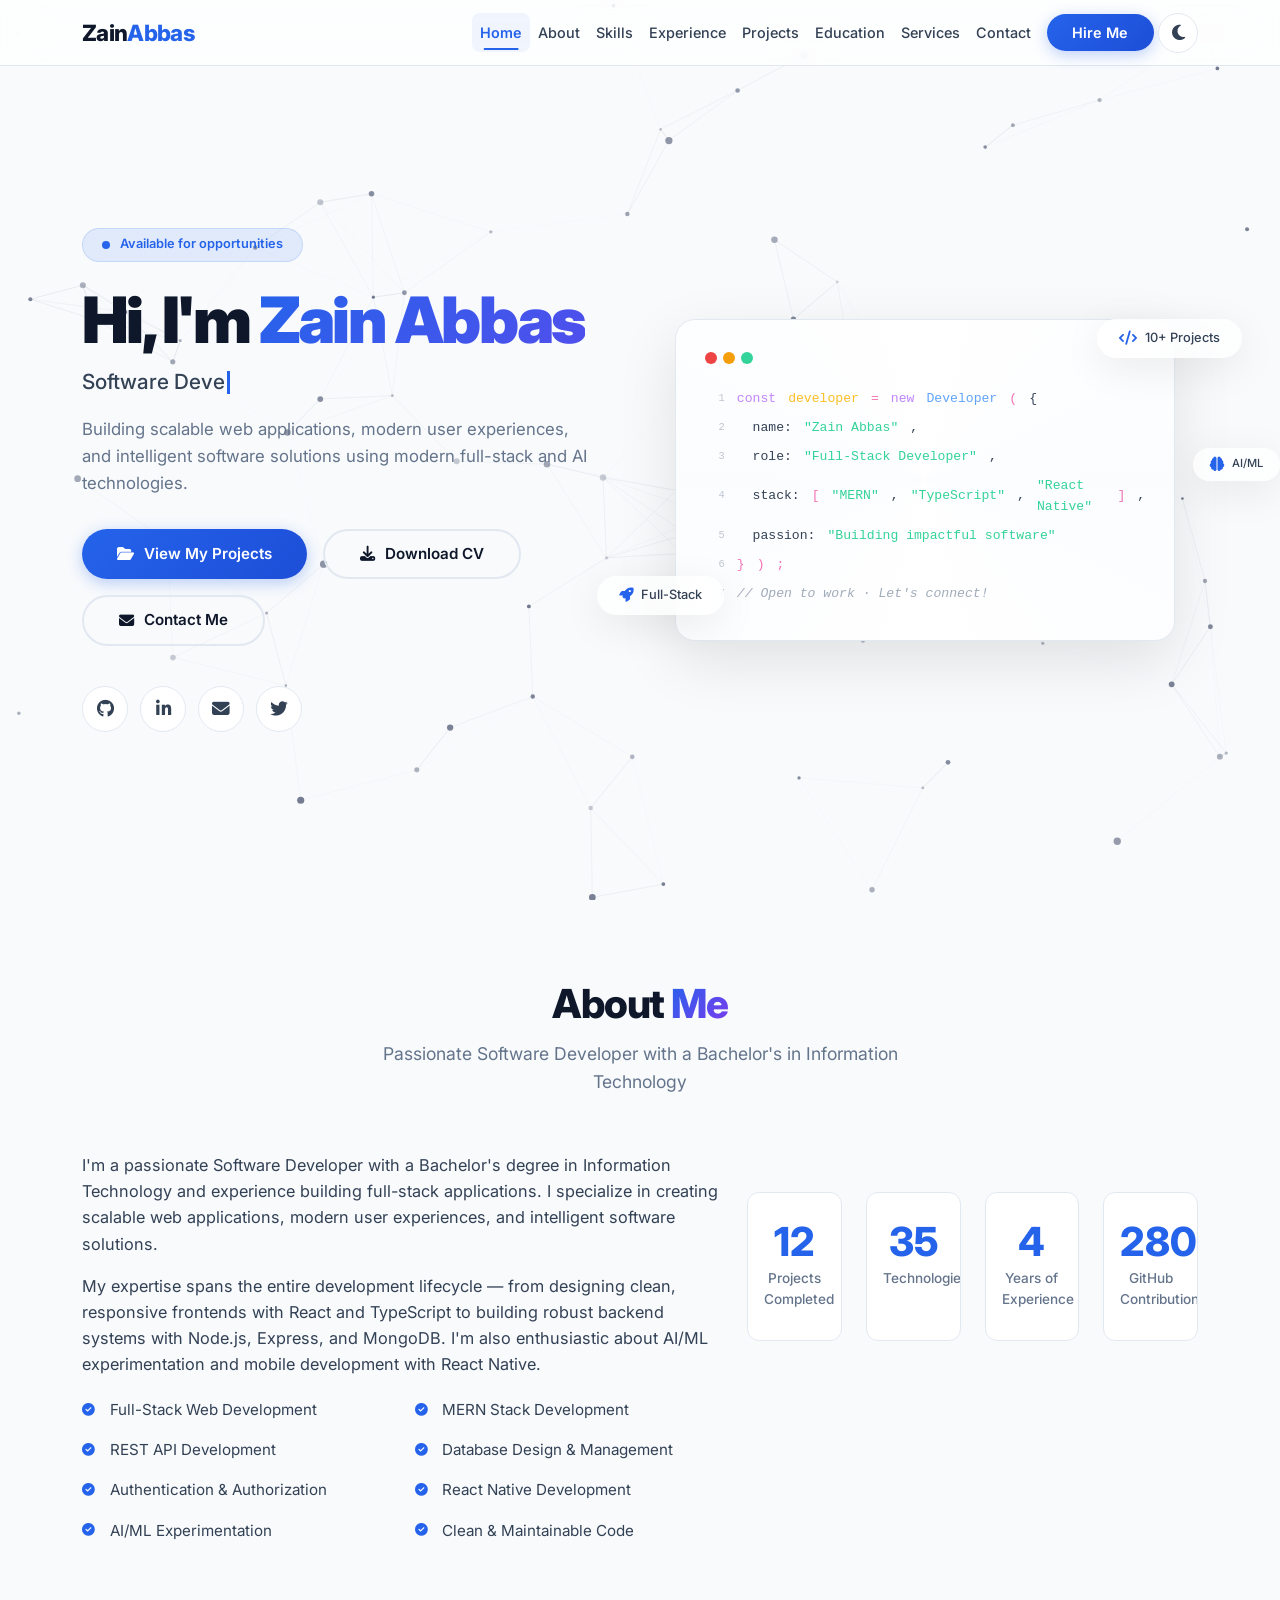
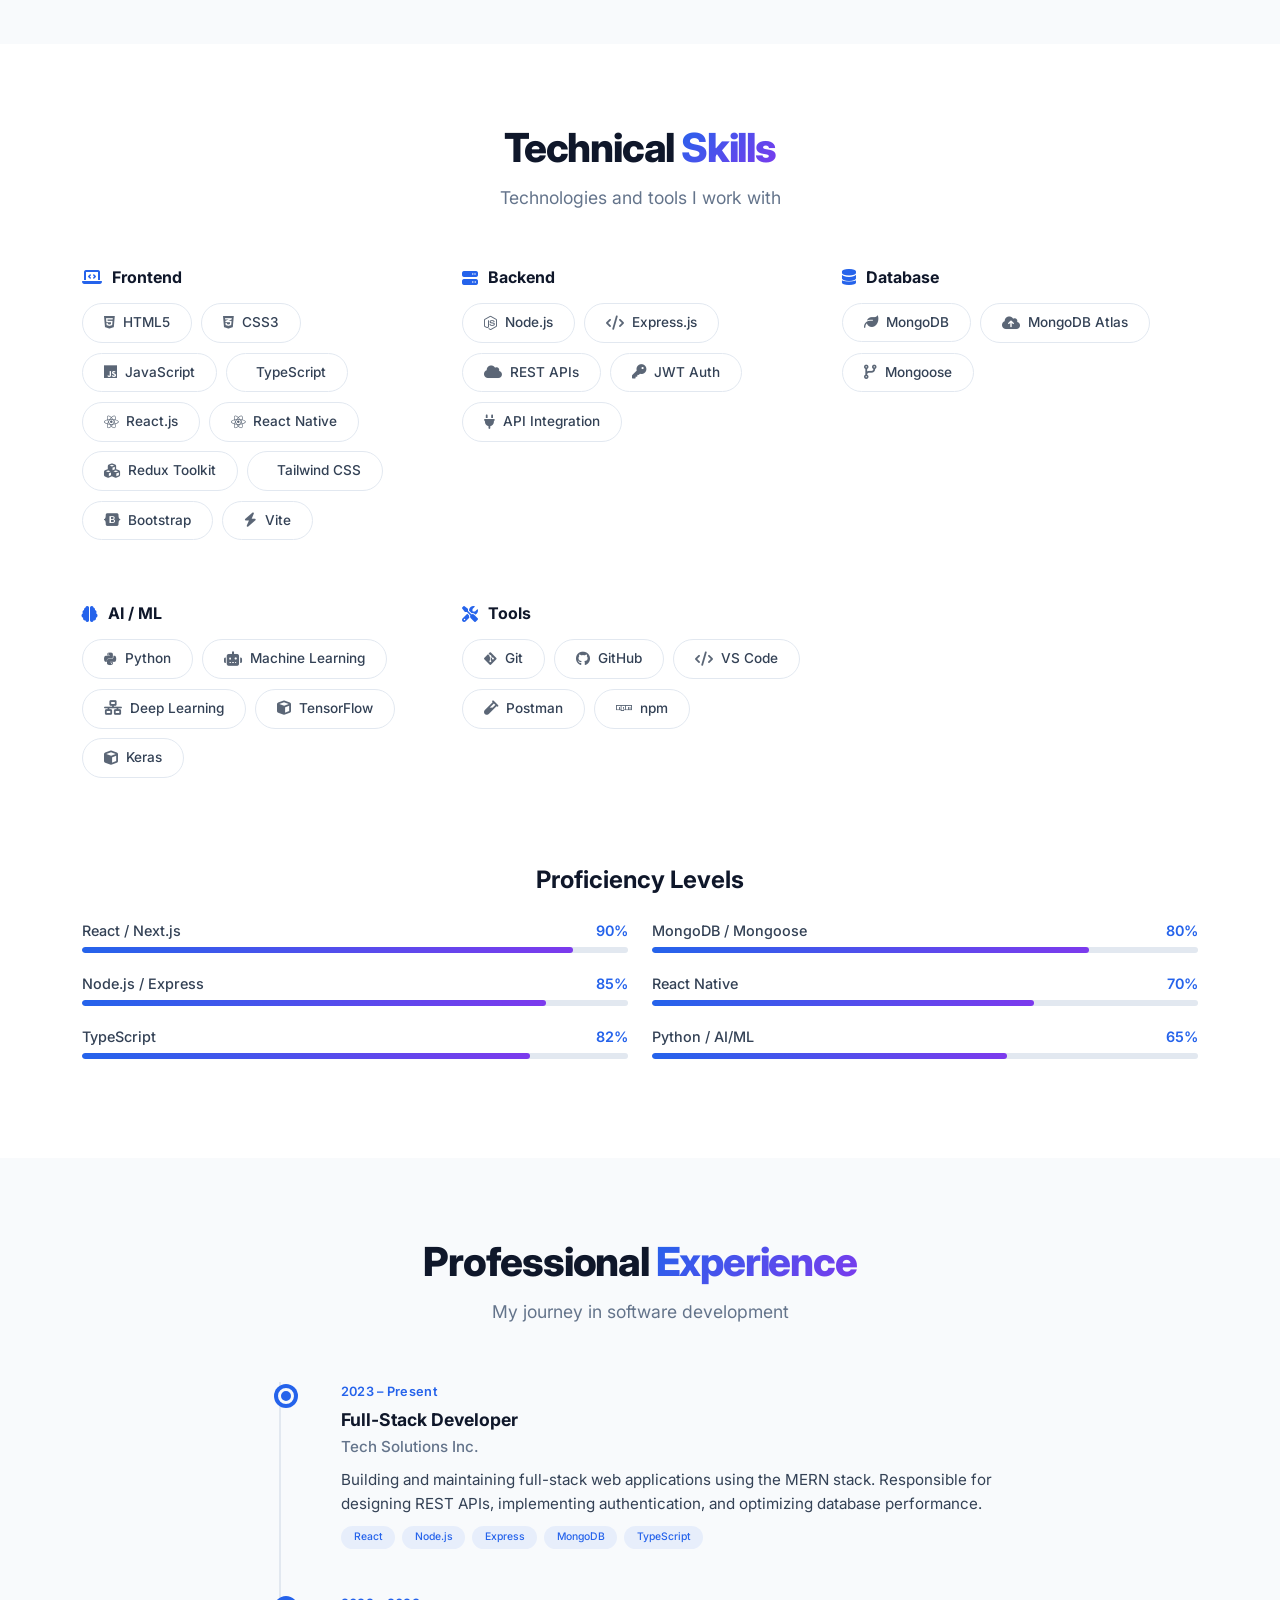
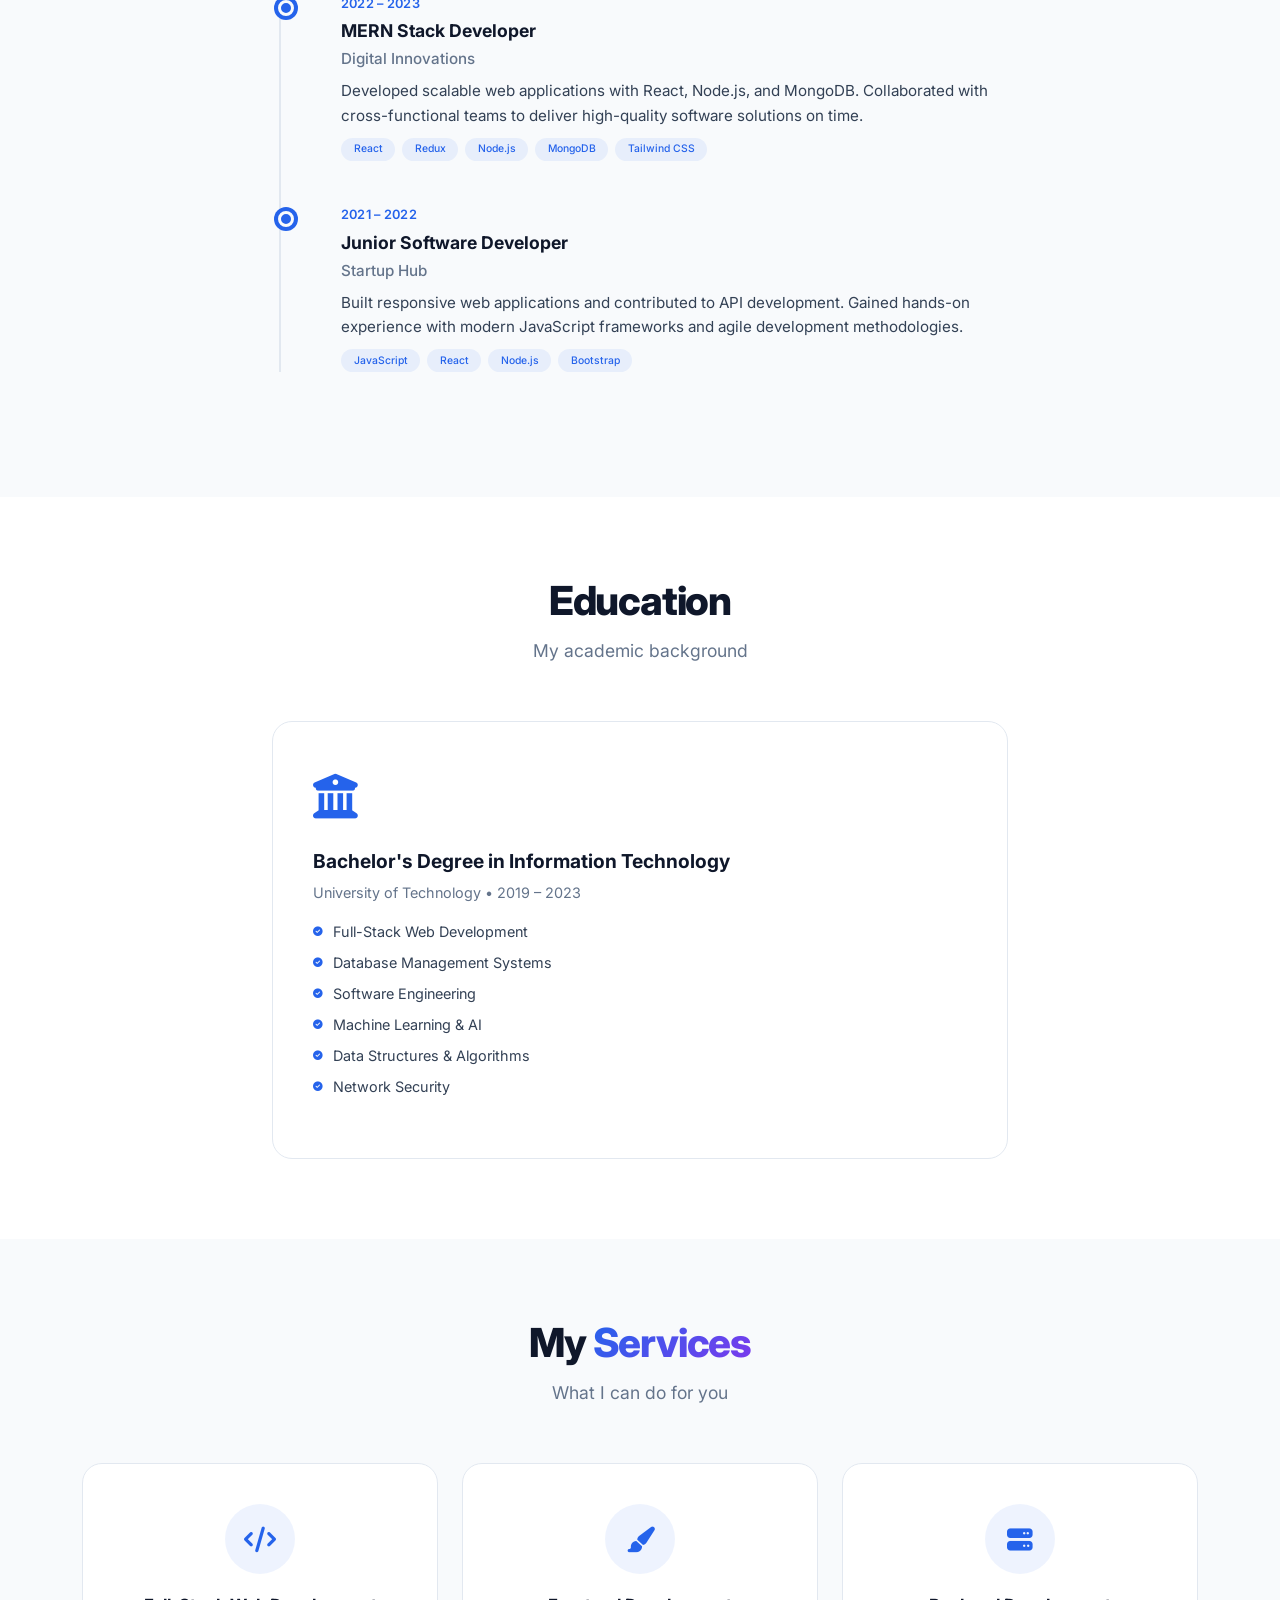
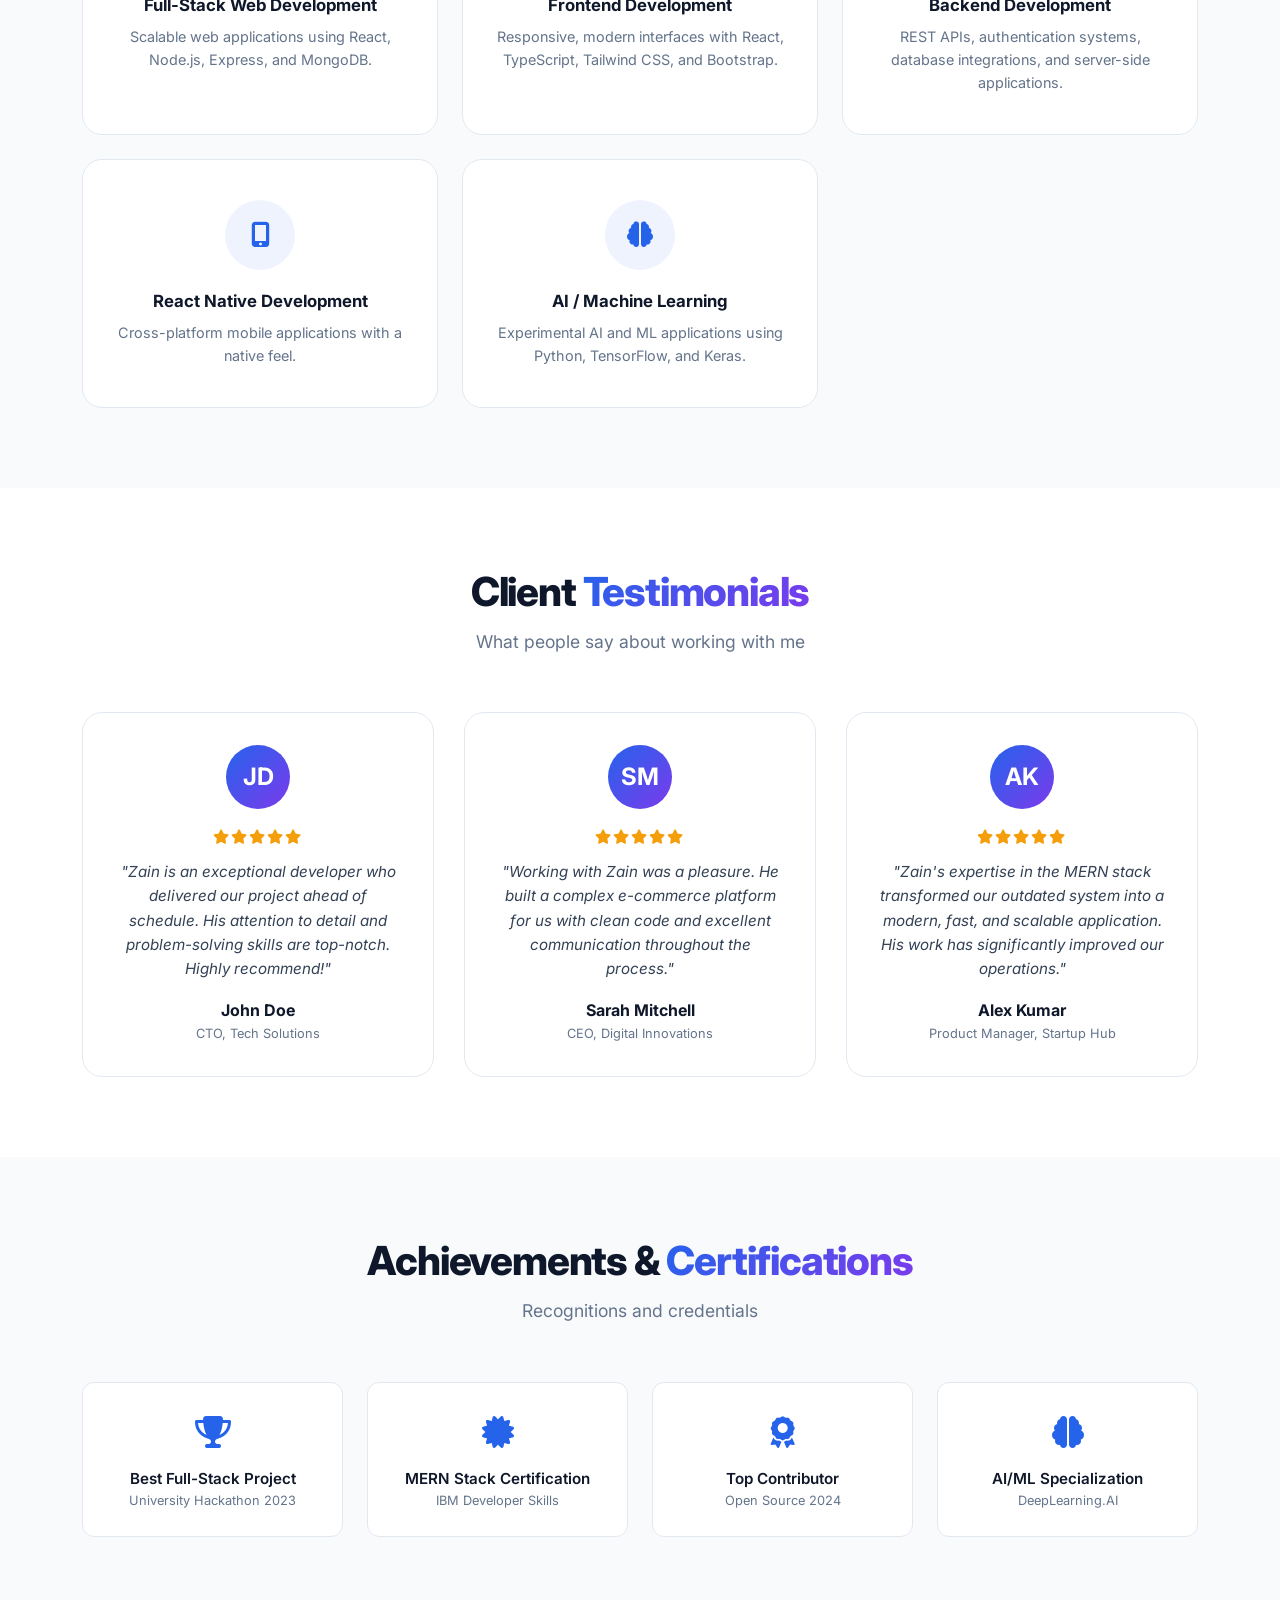
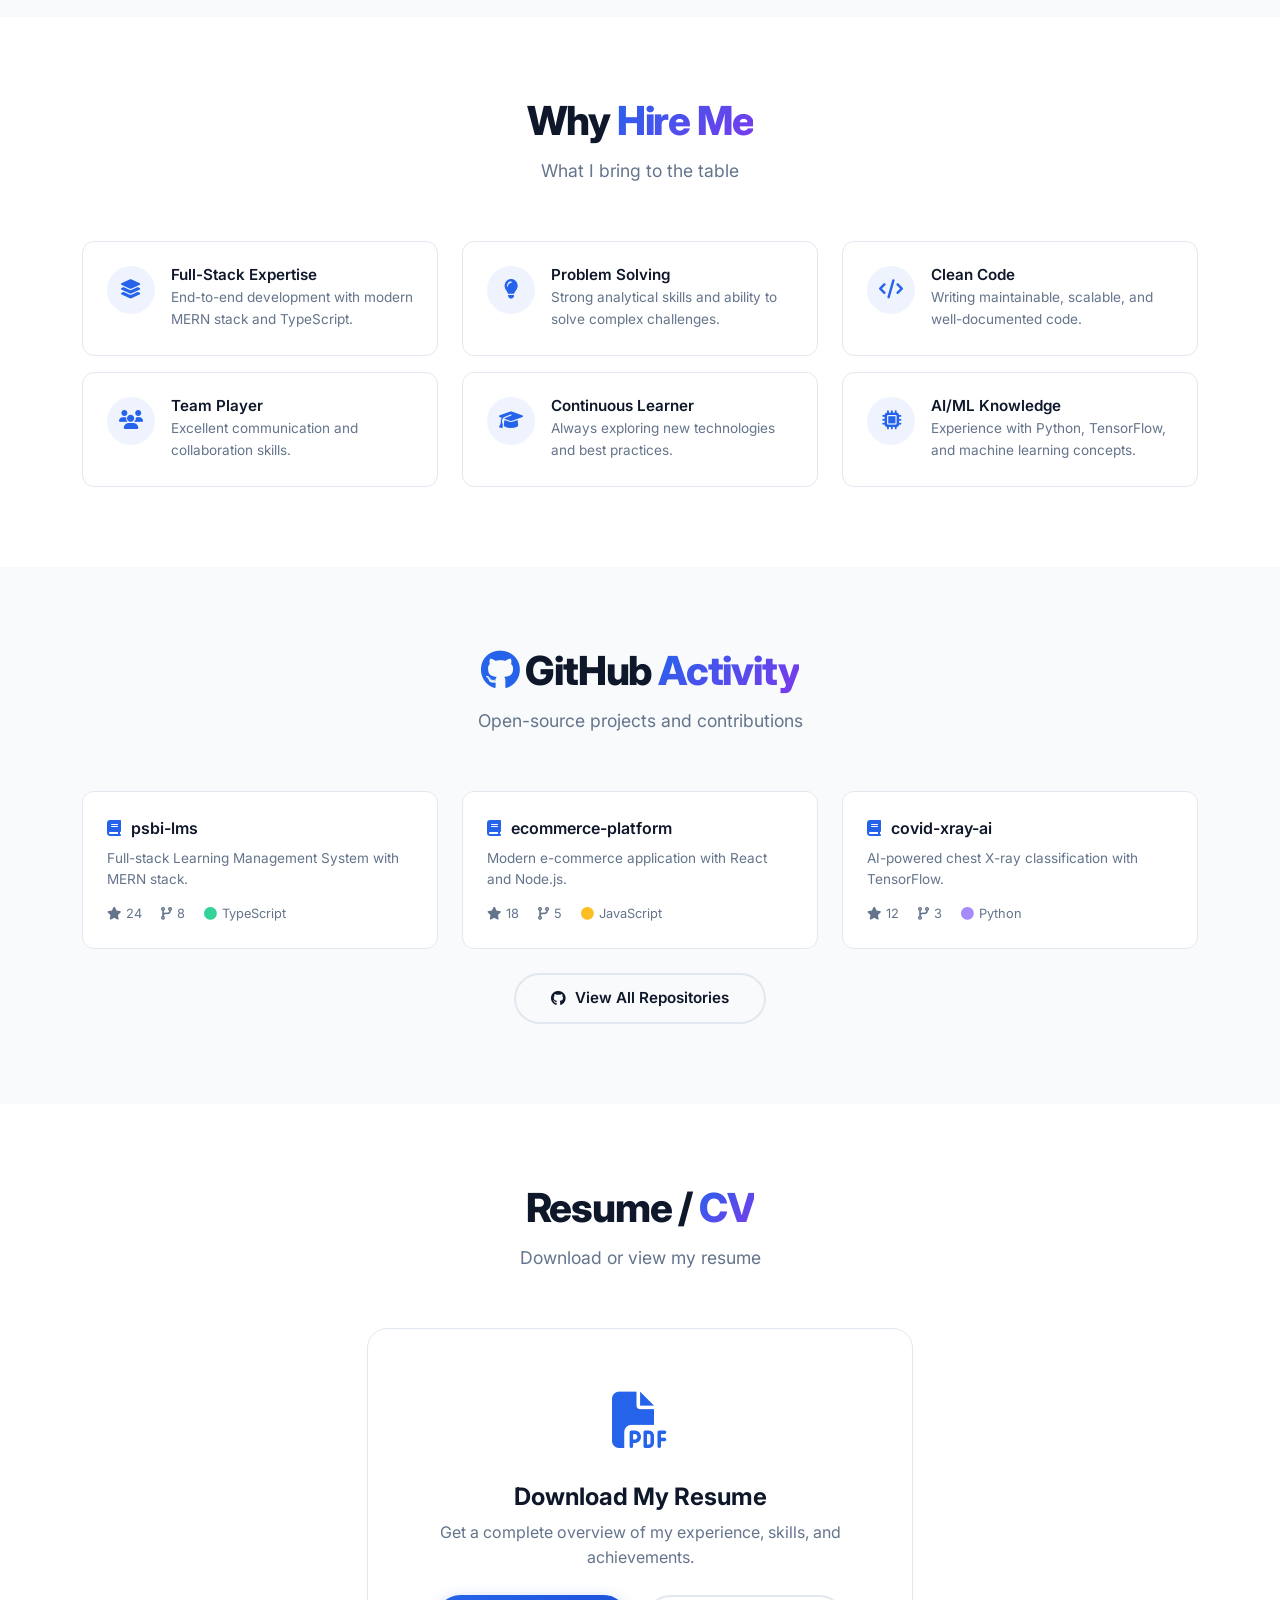
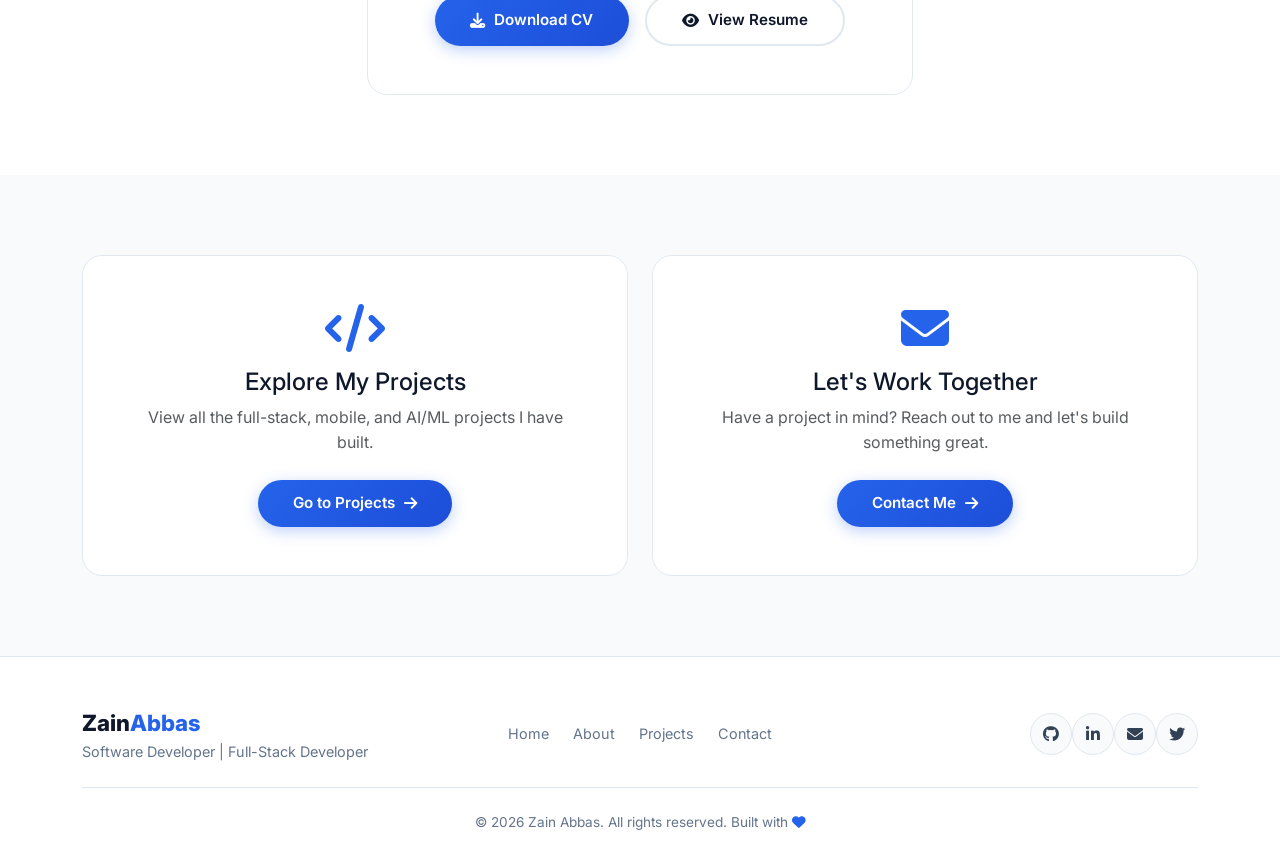
==== commit b19727a4: "Update CV download link to use asset directory" ====
--- a/index.html
+++ b/index.html
@@ -83,7 +83,7 @@
                     <p class="hero-desc">Building scalable web applications, modern user experiences, and intelligent software solutions using modern full-stack and AI technologies.</p>
                     <div class="hero-cta">
                         <a href="projects.html" class="btn btn-primary-custom"><i class="fas fa-folder-open"></i> View My Projects</a>
-                        <a href="images/zain-abbas-cv.pdf" download="Zain_Abbas_CV.pdf" class="btn btn-outline-custom"><i class="fas fa-download"></i> Download CV</a>
+                        <a href="asset/zain-abbas-cv.pdf" download="Zain_Abbas_CV.pdf" class="btn btn-outline-custom"><i class="fas fa-download"></i> Download CV</a>
                         <a href="contact.html" class="btn btn-outline-custom"><i class="fas fa-envelope"></i> Contact Me</a>
                     </div>
                     <div class="hero-social">
@@ -454,4 +454,4 @@
     <script src="https://cdn.jsdelivr.net/npm/swiper@11/swiper-bundle.min.js"></script>
     <script src="script.js"></script>
 </body>
-</html>+</html>
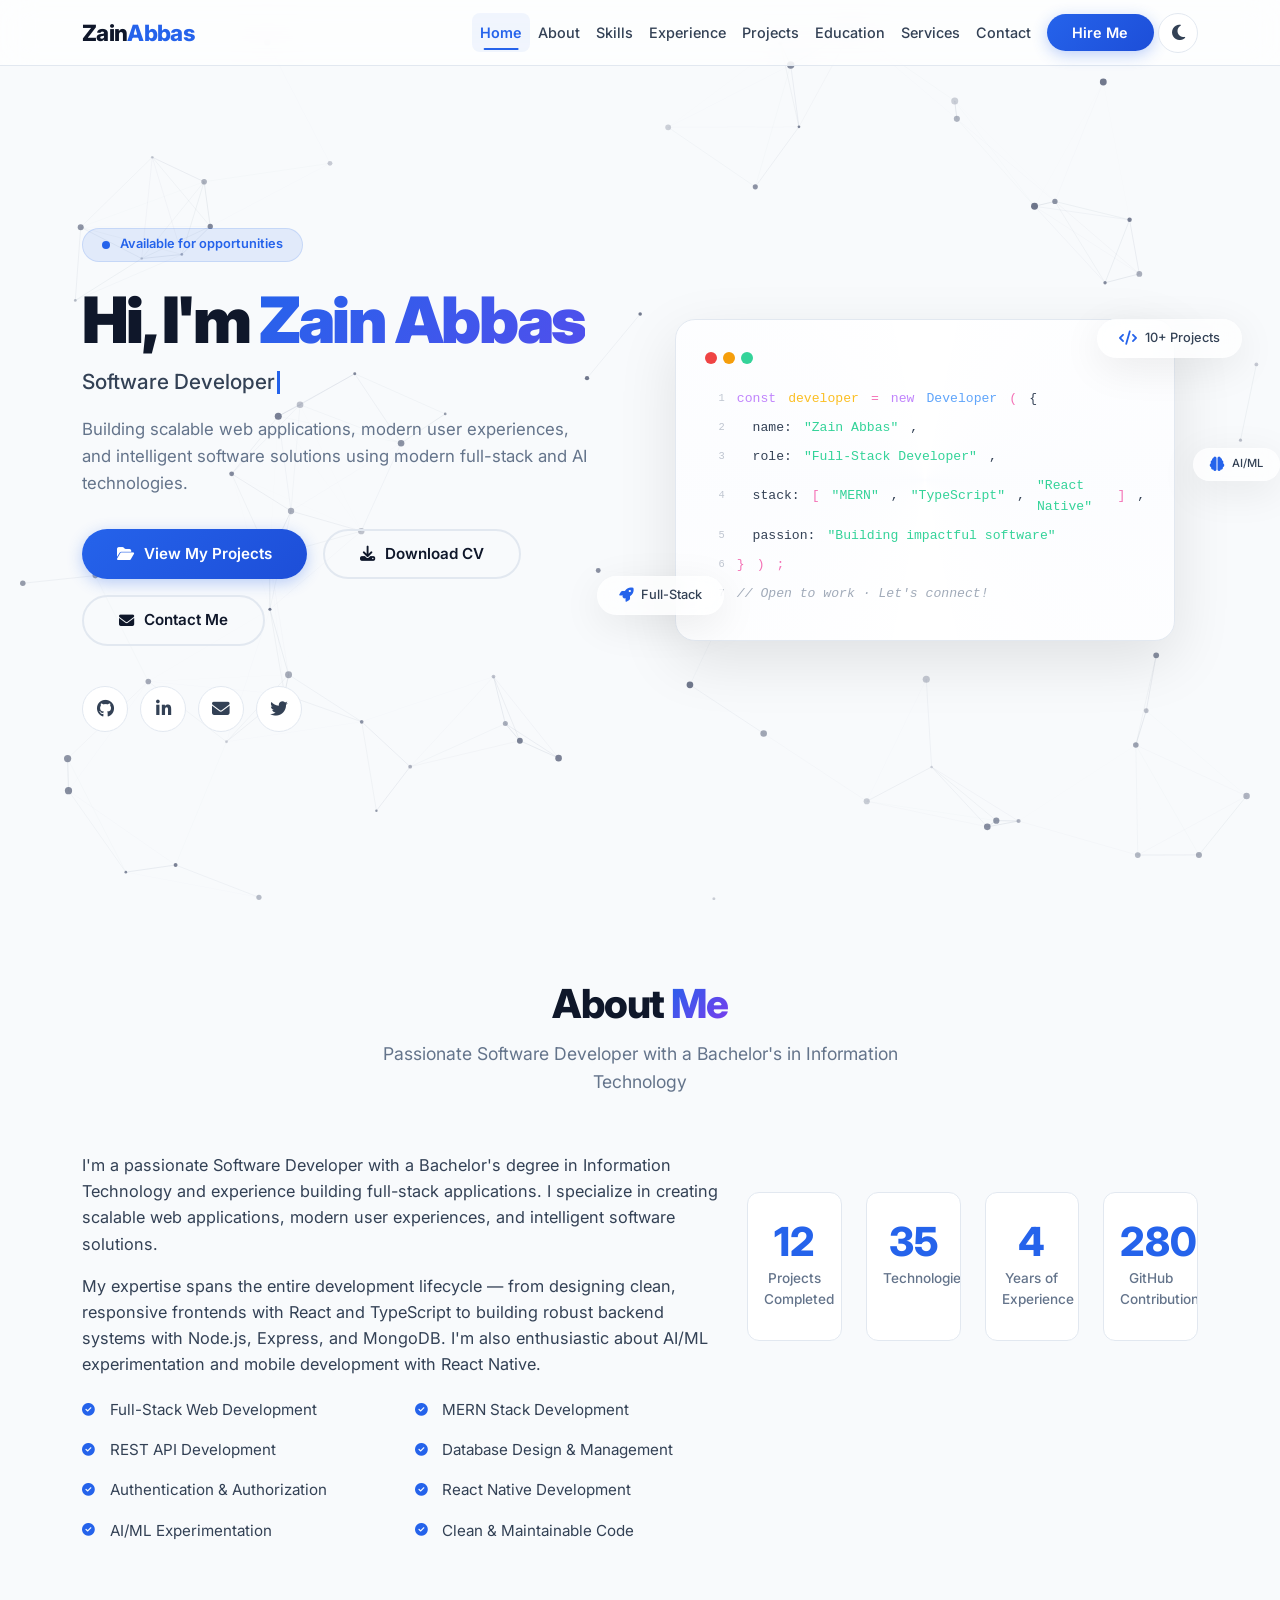
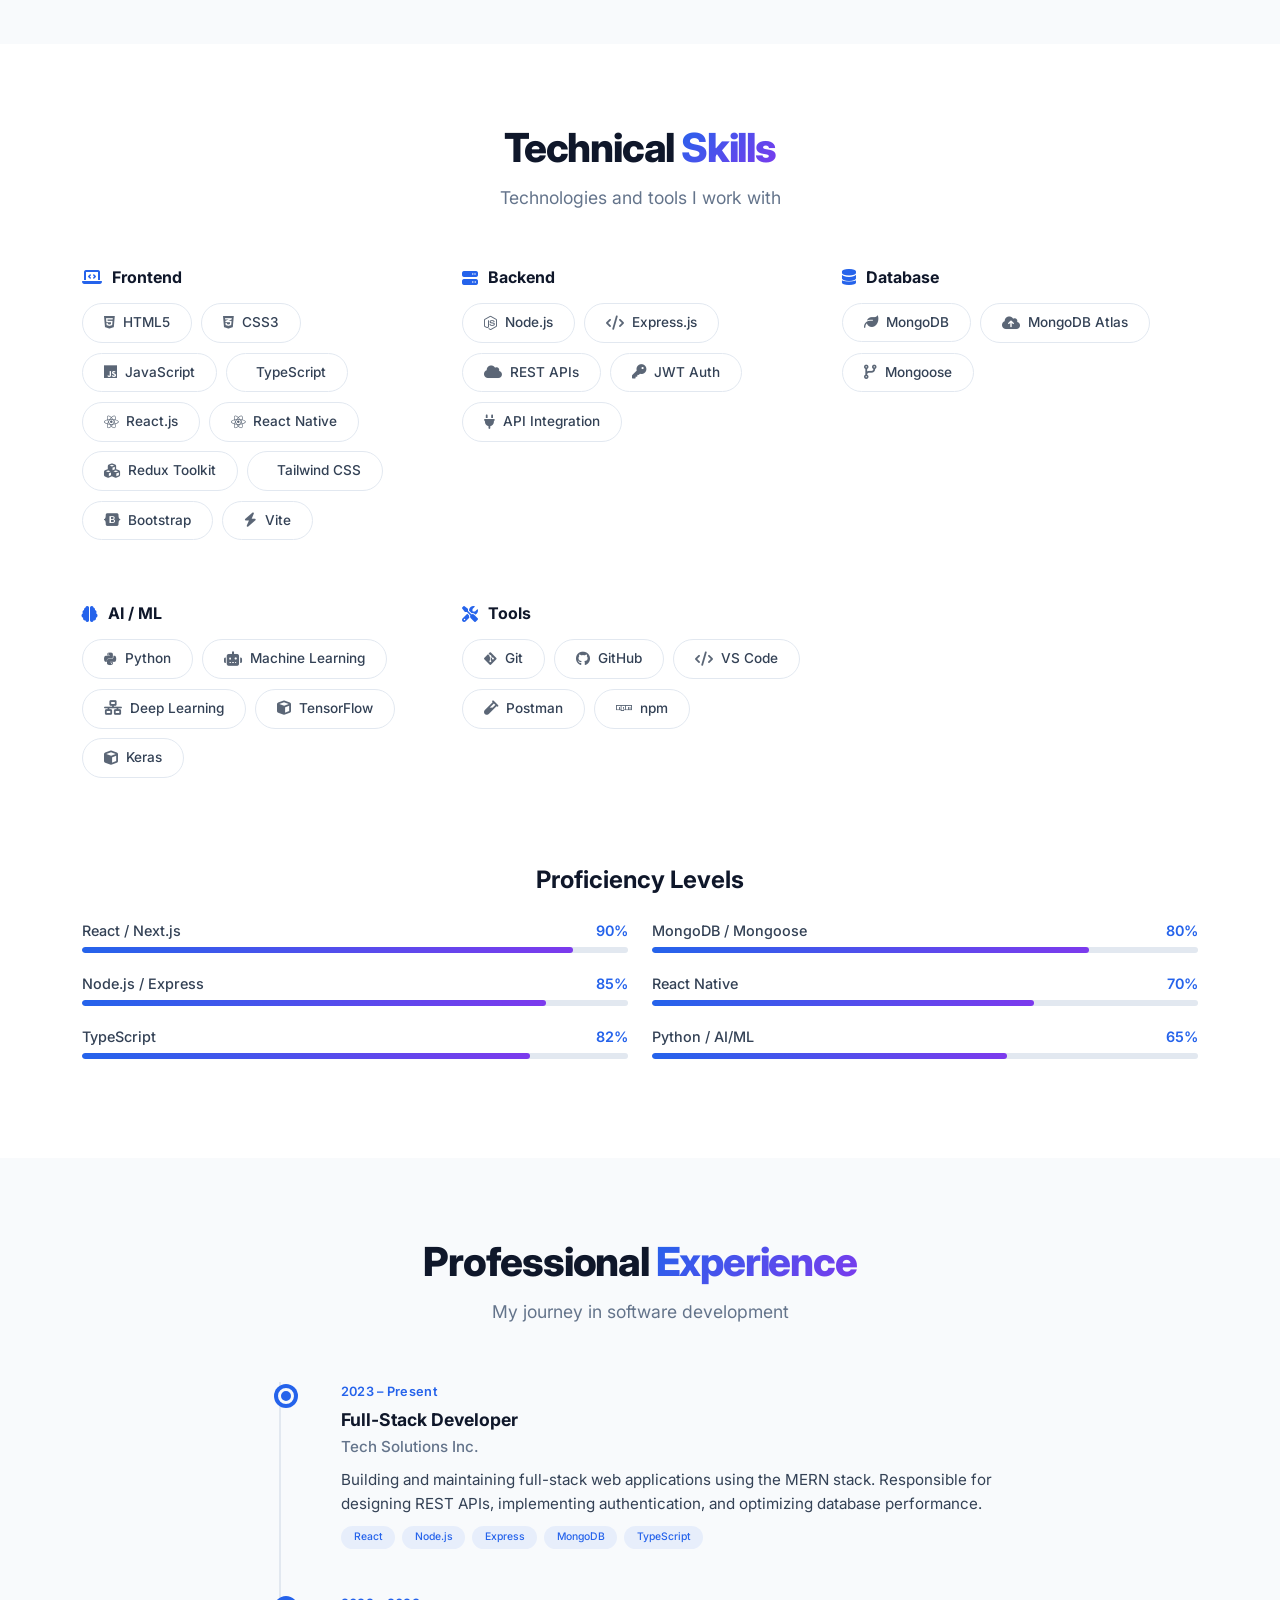
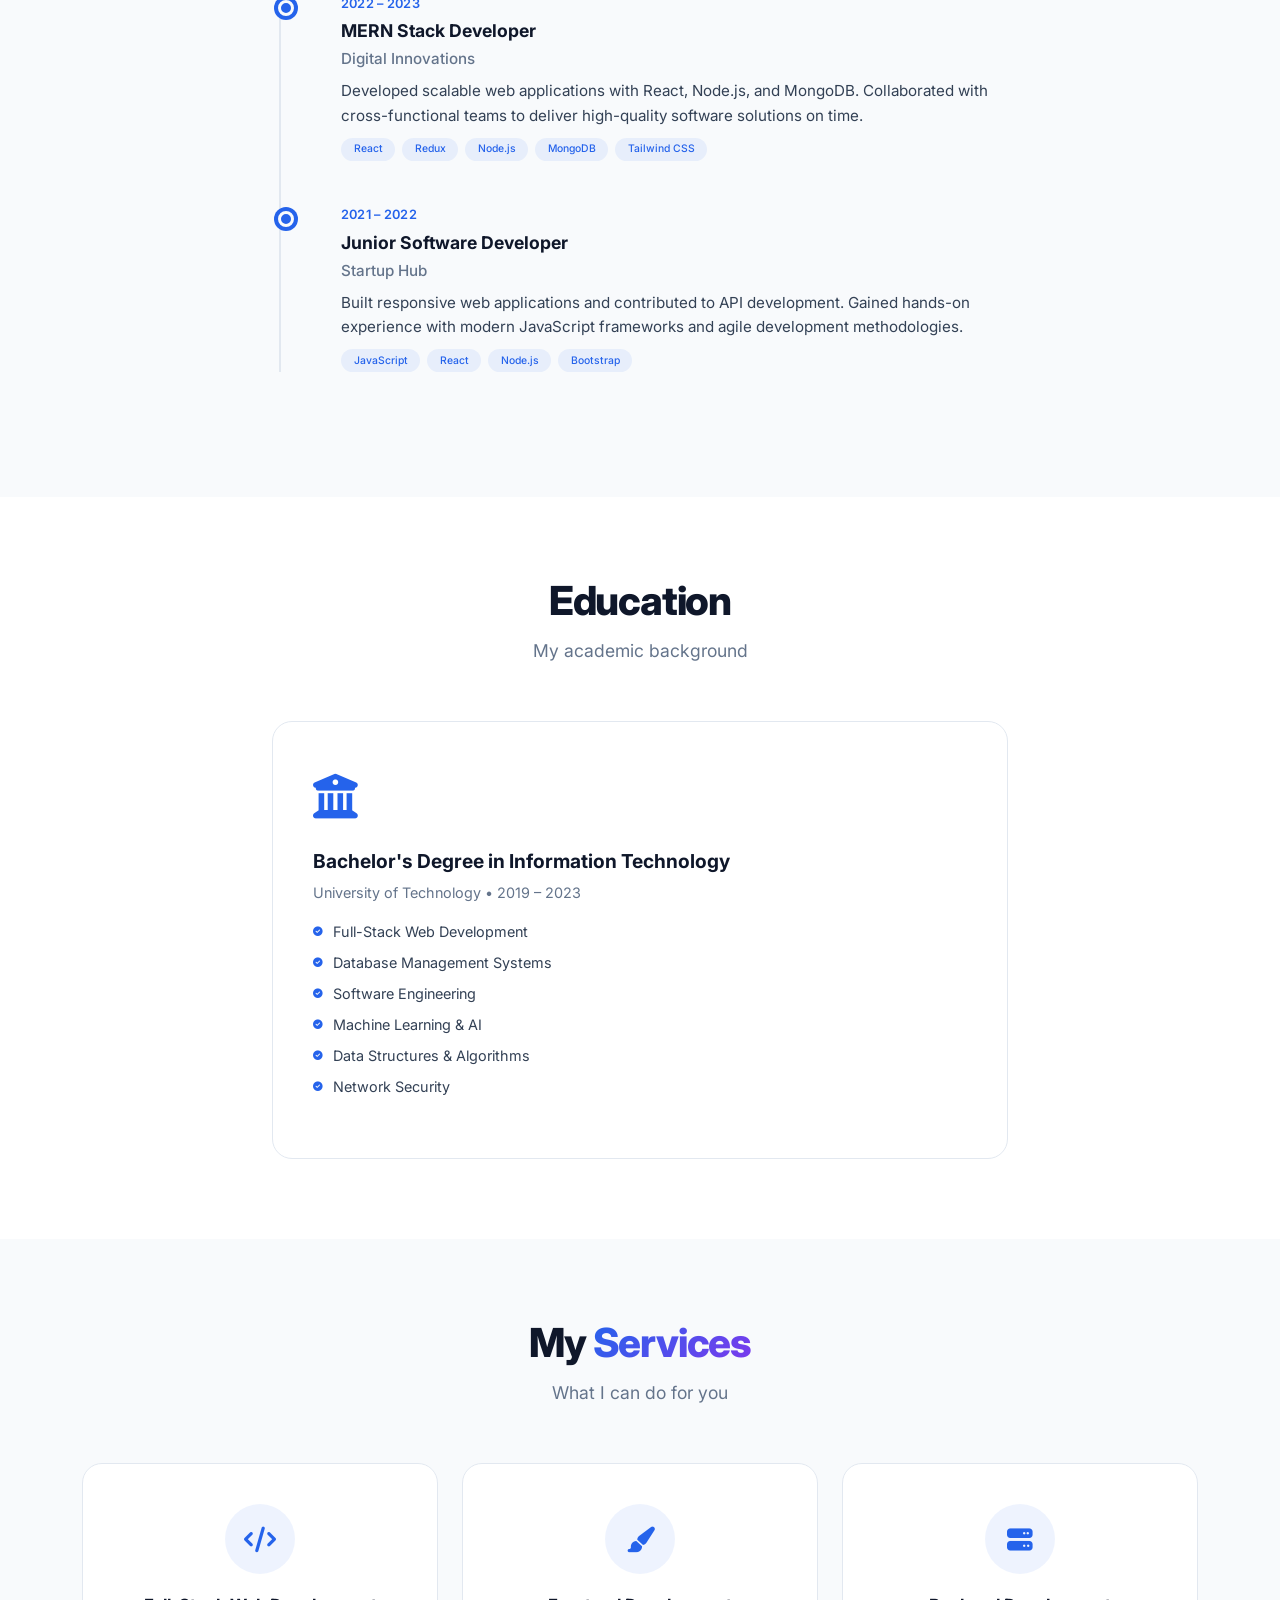
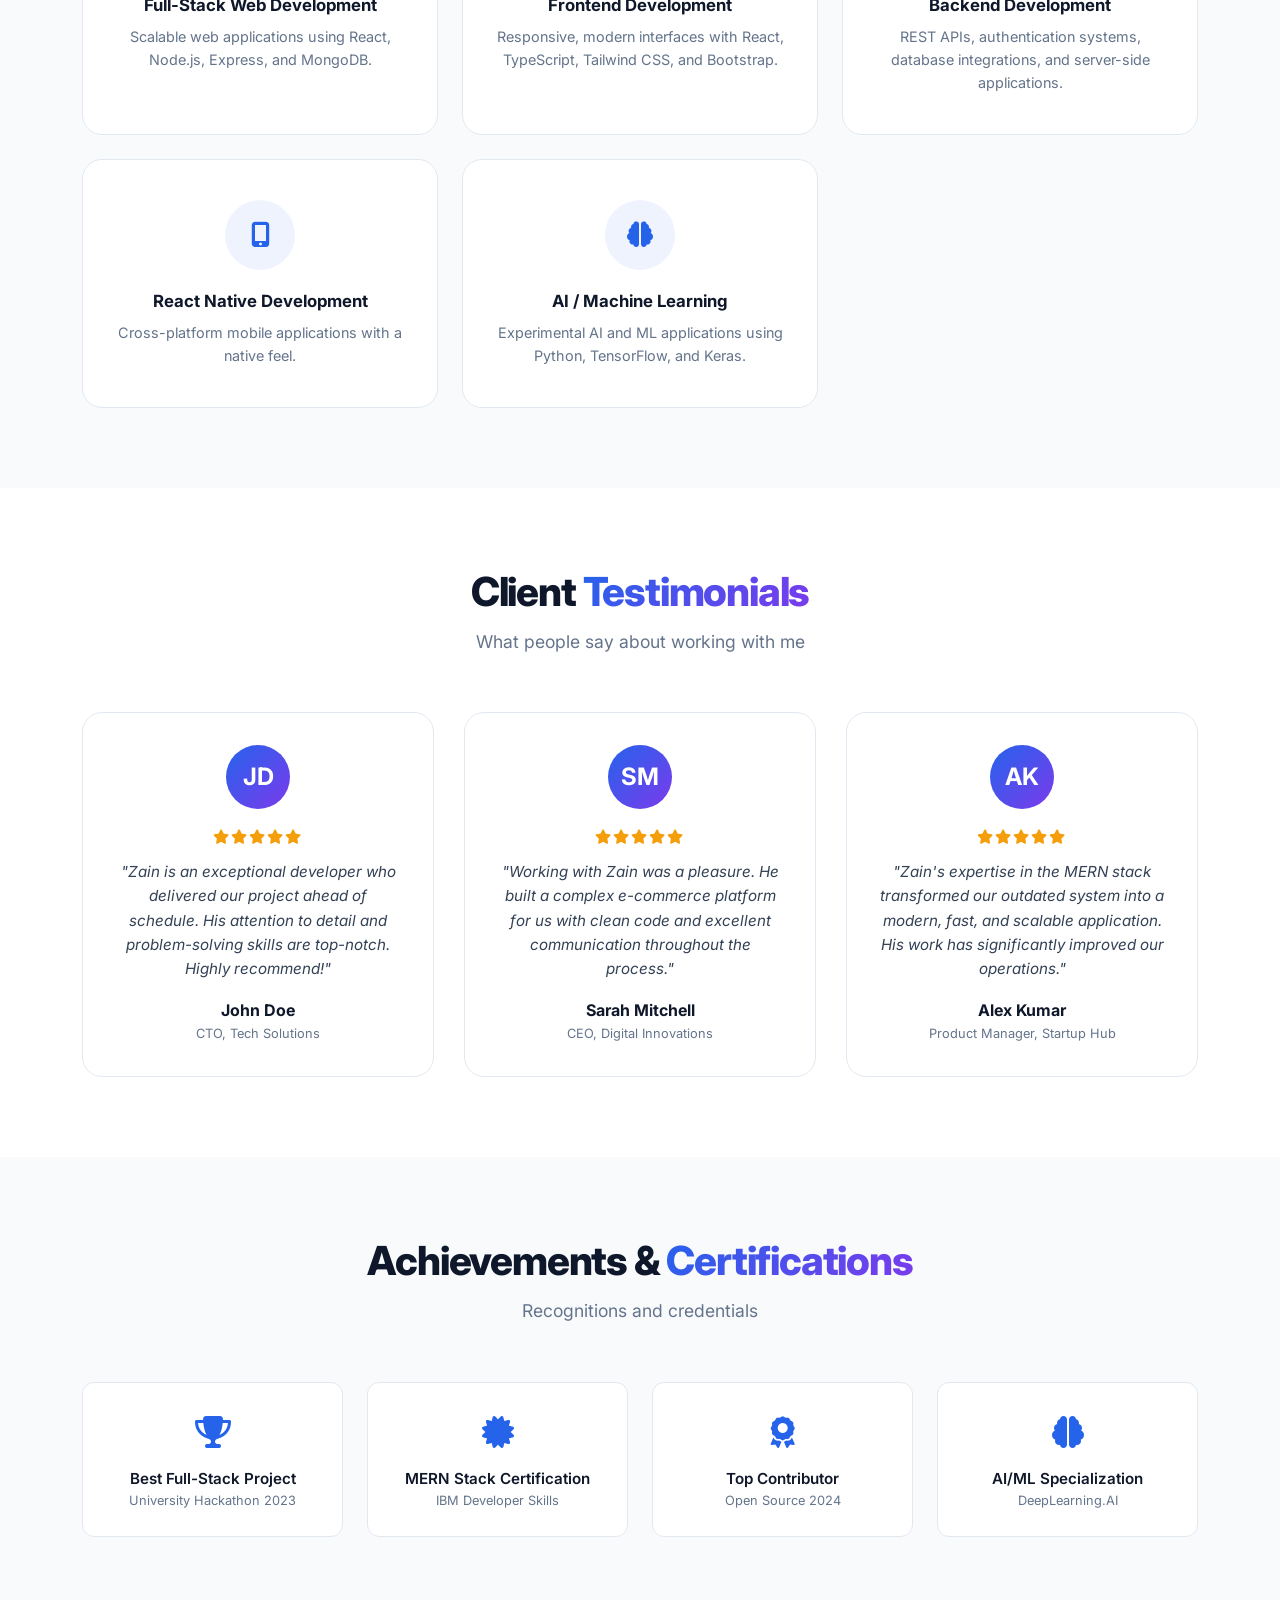
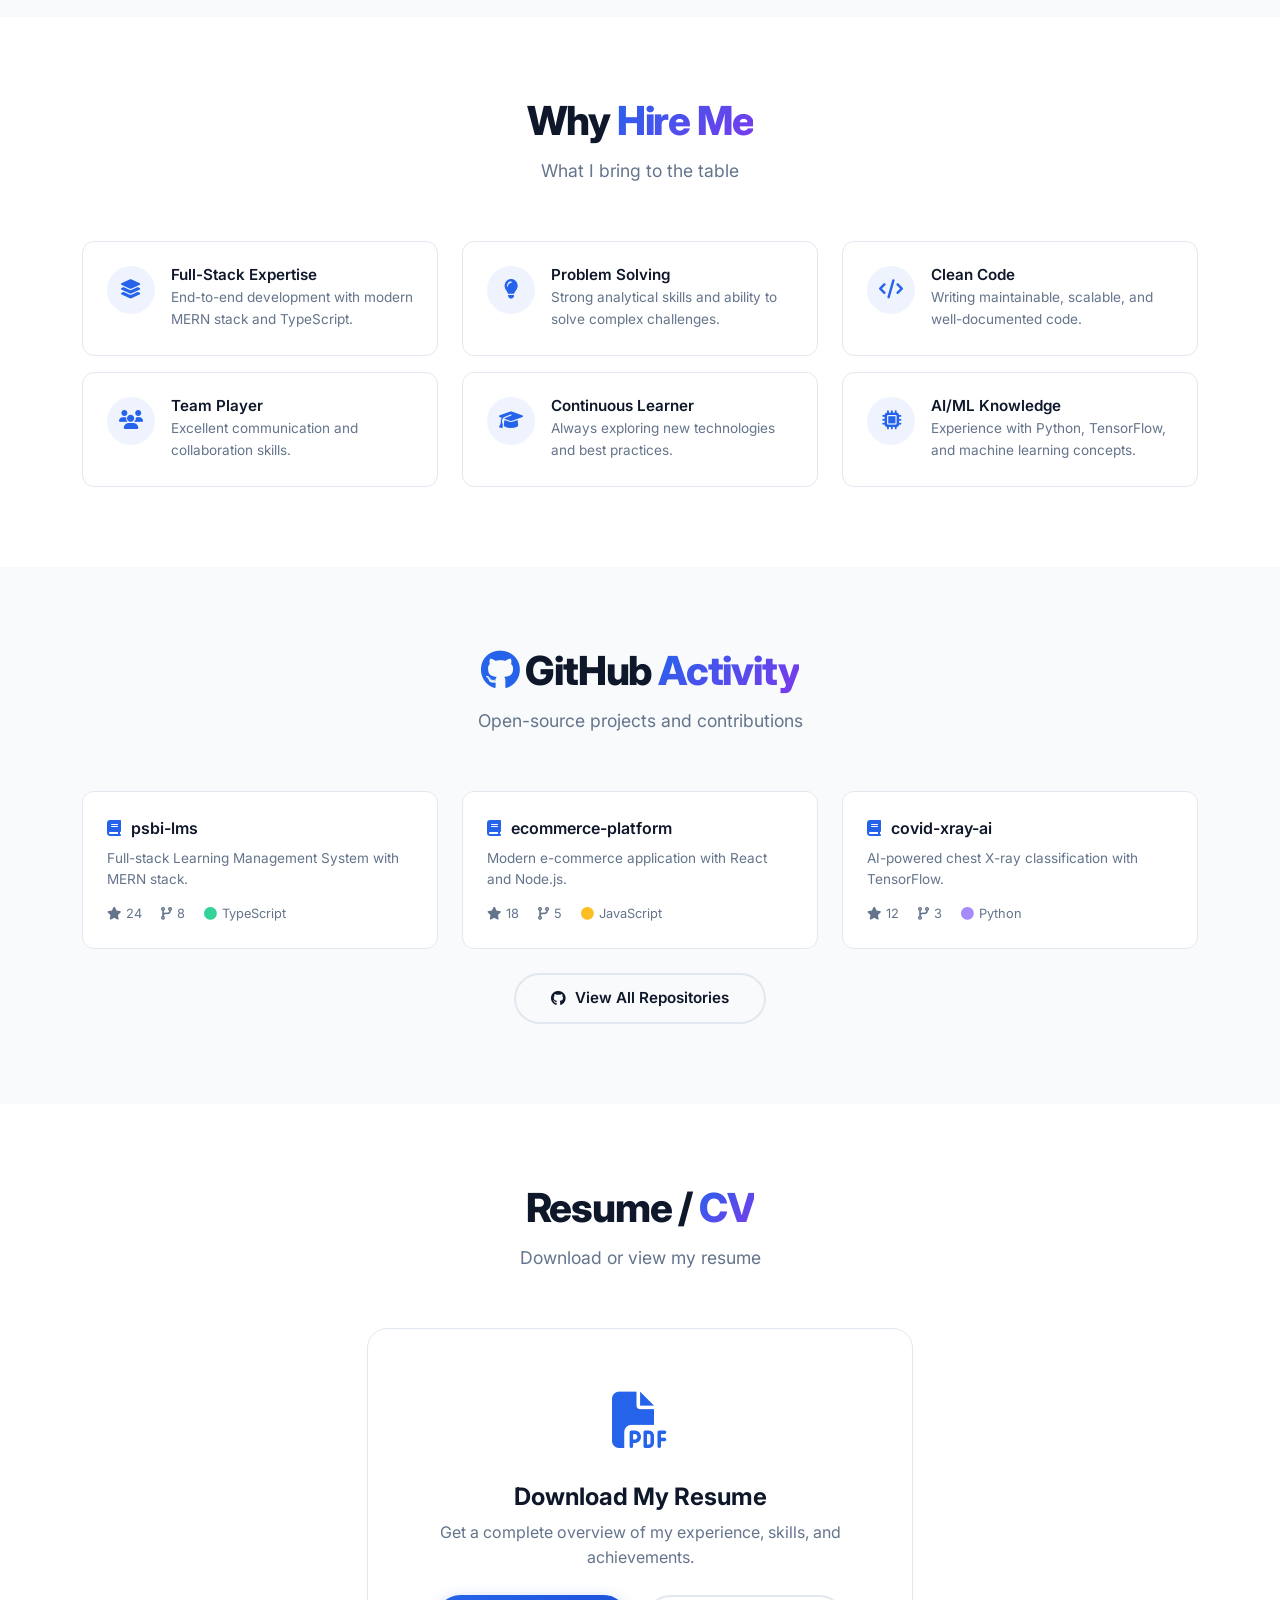
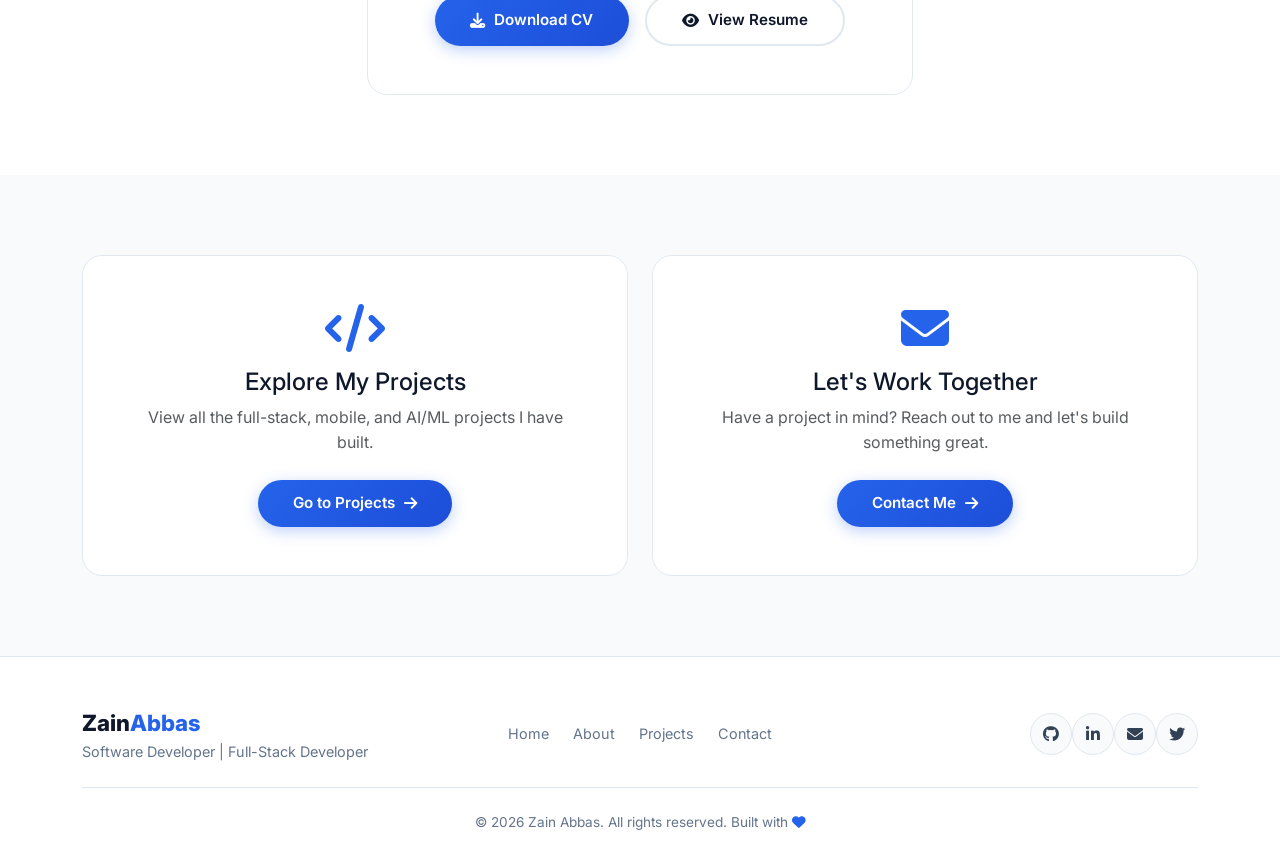
==== commit 9427d805: "Update CV download link in index.html" ====
--- a/index.html
+++ b/index.html
@@ -83,7 +83,7 @@
                     <p class="hero-desc">Building scalable web applications, modern user experiences, and intelligent software solutions using modern full-stack and AI technologies.</p>
                     <div class="hero-cta">
                         <a href="projects.html" class="btn btn-primary-custom"><i class="fas fa-folder-open"></i> View My Projects</a>
-                        <a href="asset/zain-abbas-cv.pdf" download="Zain_Abbas_CV.pdf" class="btn btn-outline-custom"><i class="fas fa-download"></i> Download CV</a>
+                        <a href="asset/zain-abbas-cv updated512 (1).pdf" download="Zain_Abbas_CV.pdf" class="btn btn-outline-custom"><i class="fas fa-download"></i> Download CV</a>
                         <a href="contact.html" class="btn btn-outline-custom"><i class="fas fa-envelope"></i> Contact Me</a>
                     </div>
                     <div class="hero-social">
